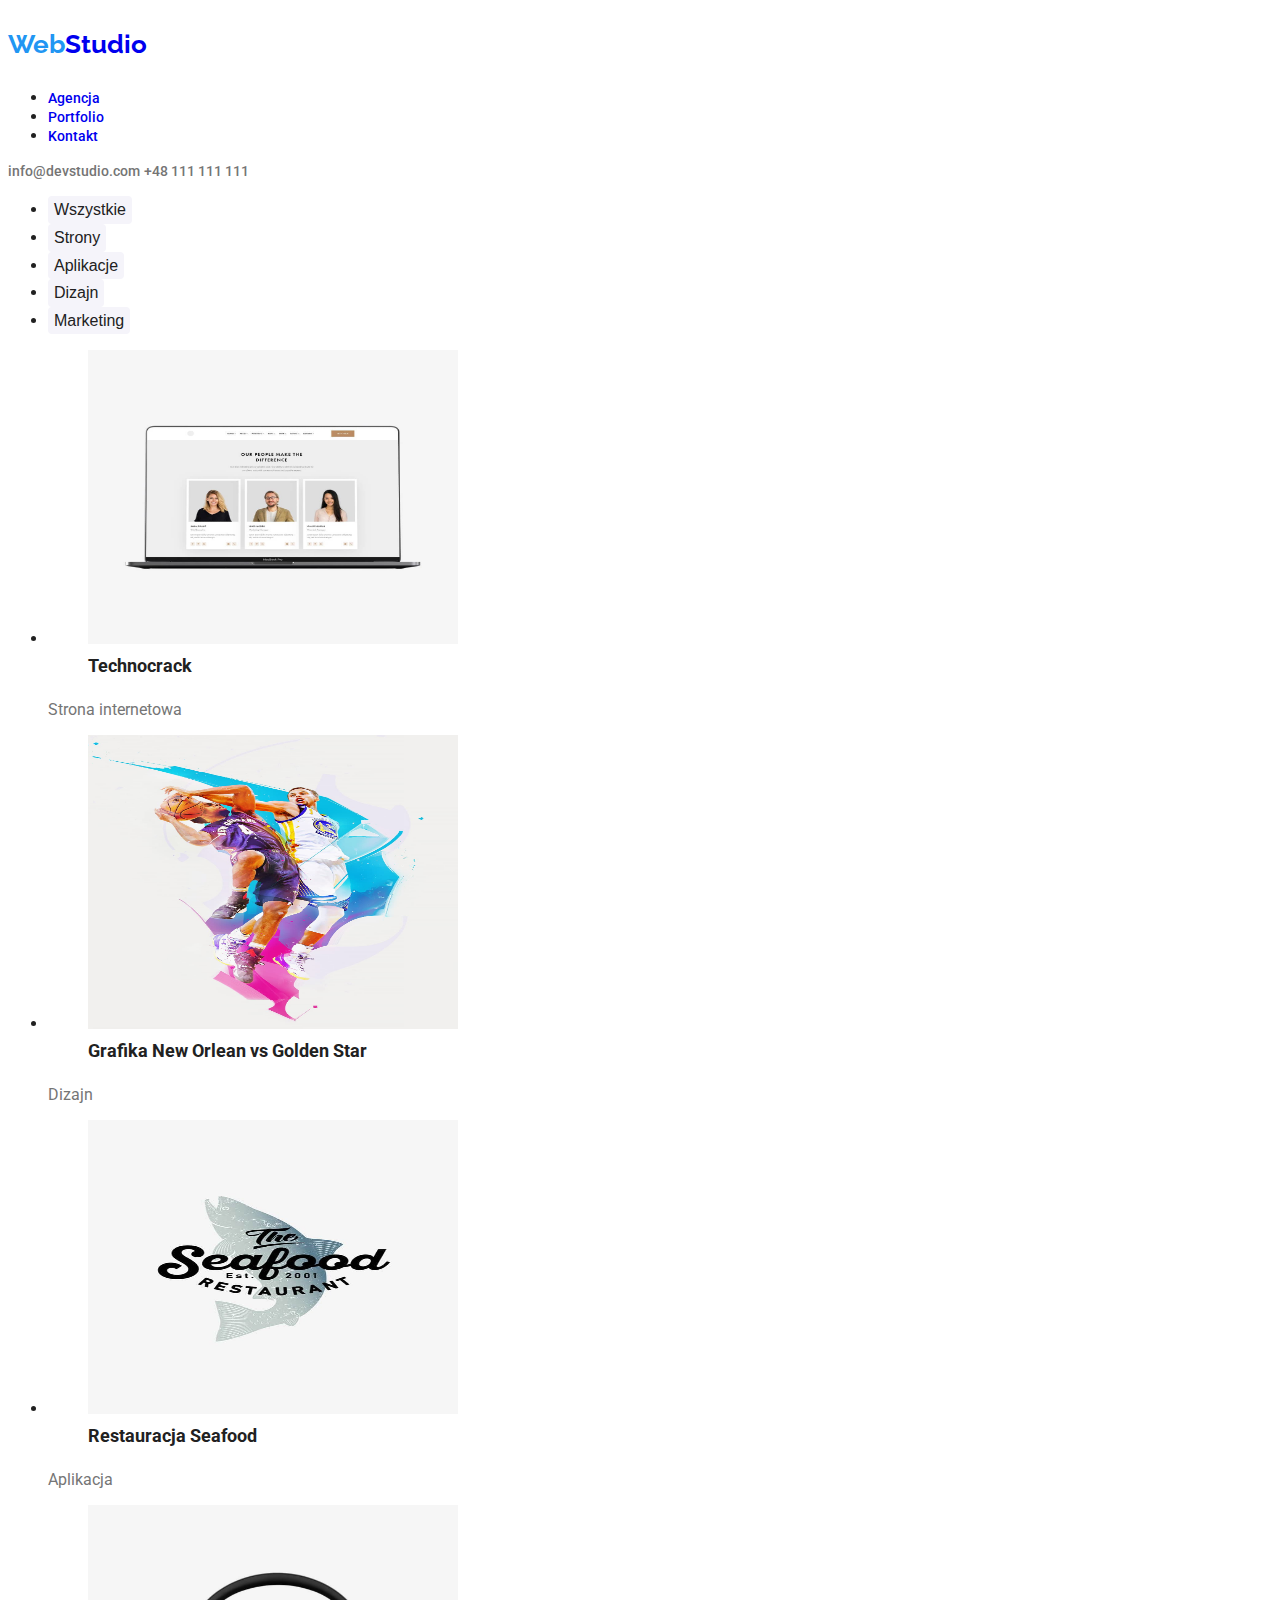
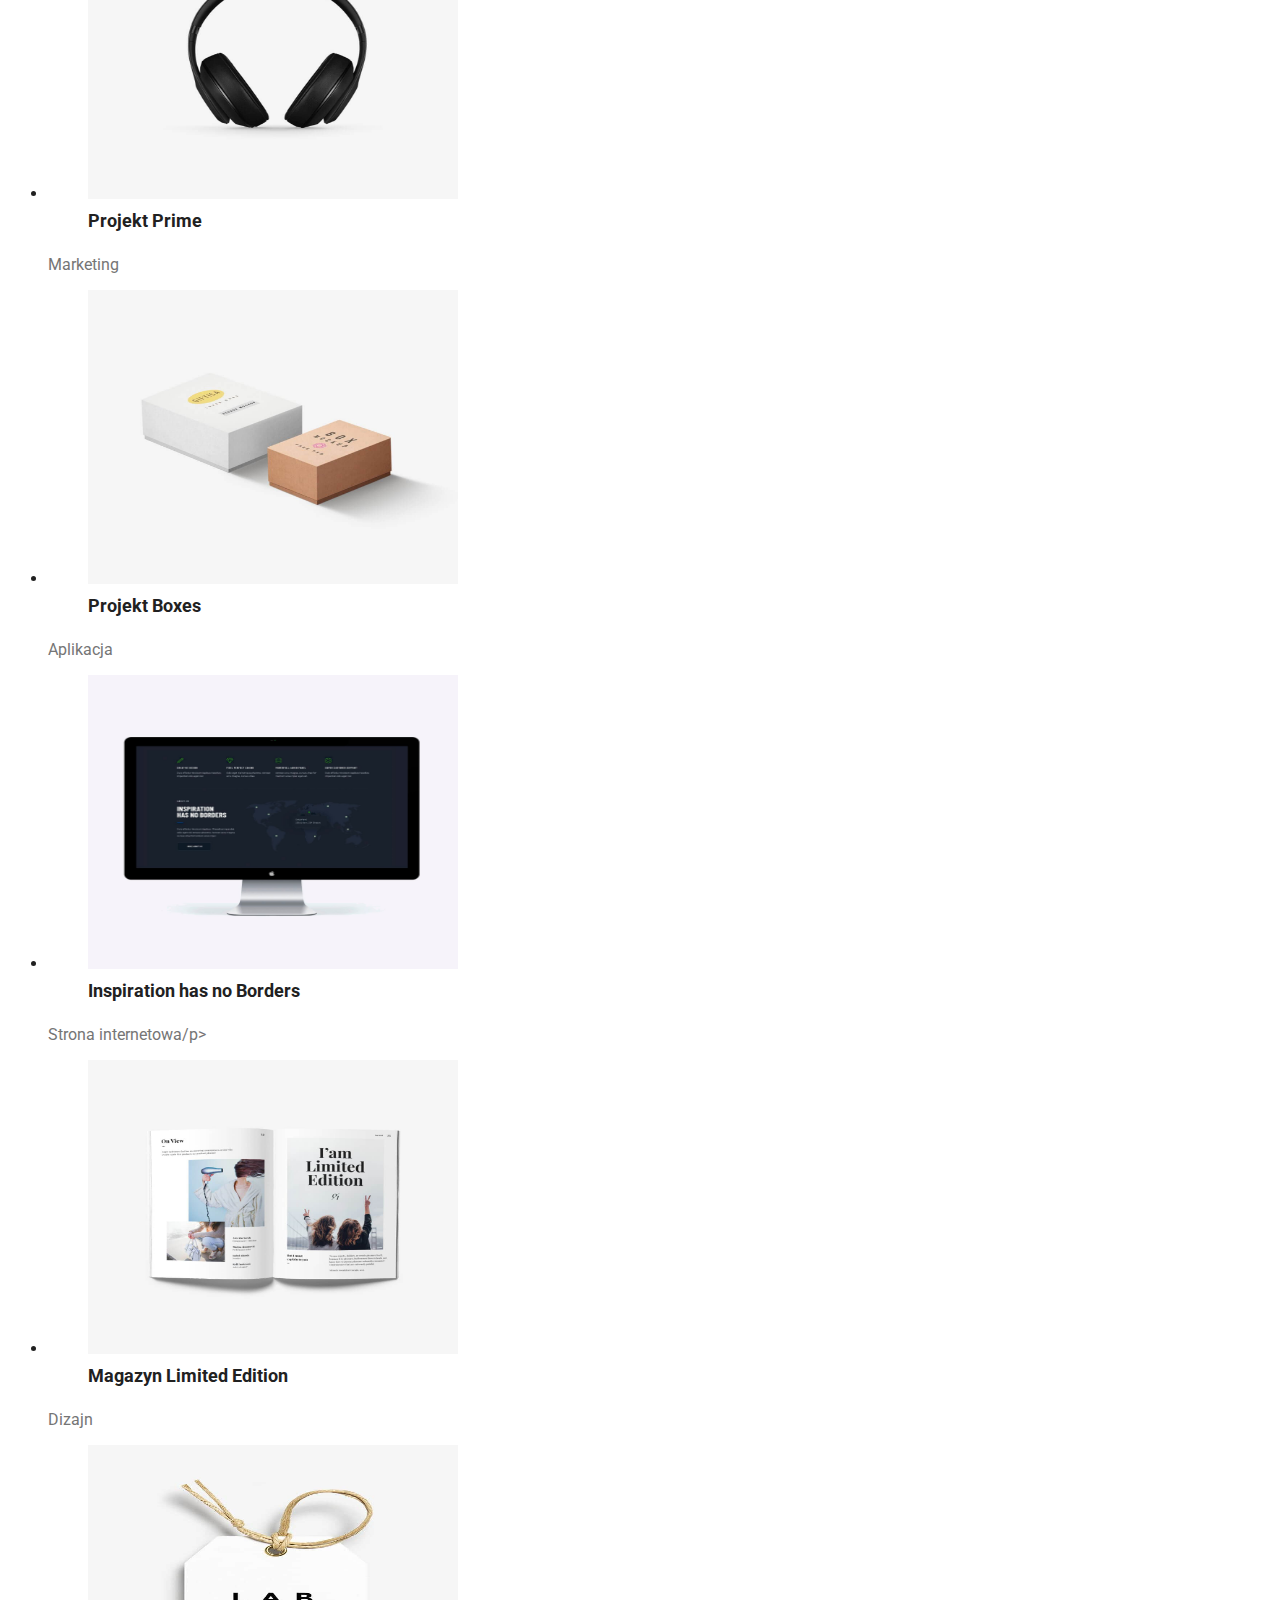
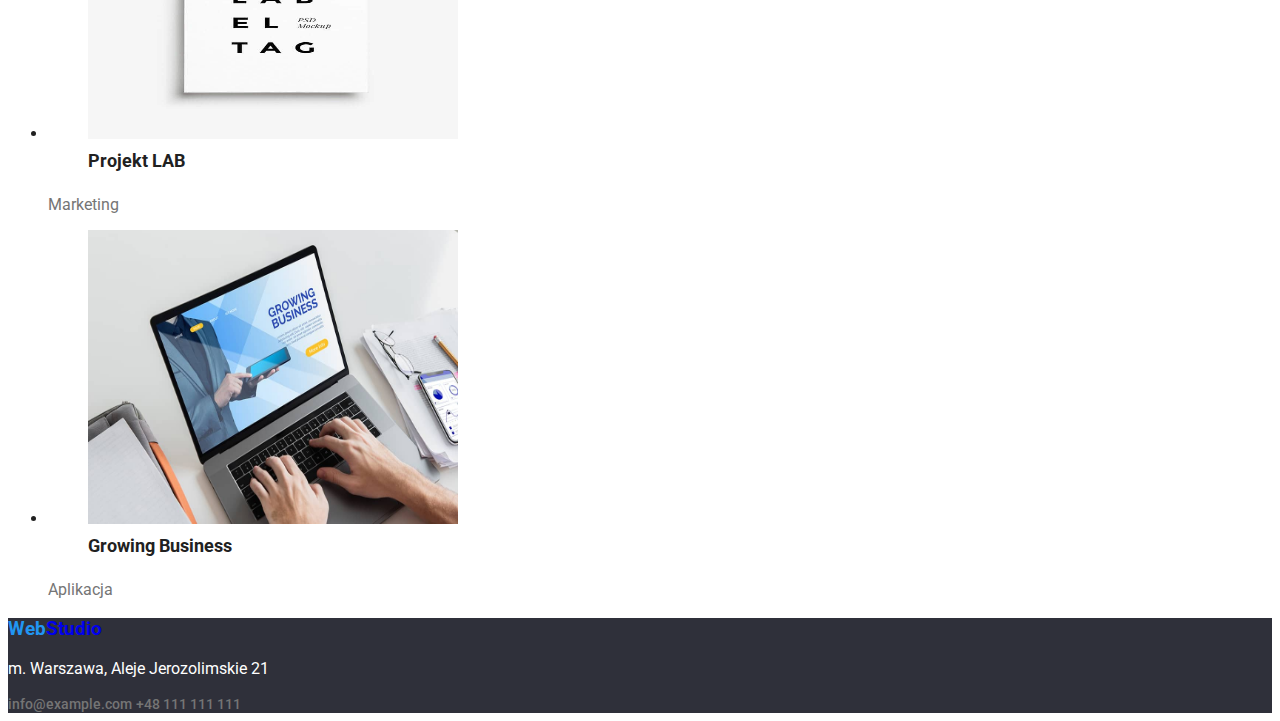
==== portfolio.html @ f326ed06 "repozytorium #3" ====
<!DOCTYPE html>
<html lang="pl">
  <head>
    <meta charset="UTF-8" />
    <meta http-equiv="X-UA-Compatible" content="IE=edge" />
    <meta name="viewport" content="width=device-width, initial-scale=1.0" />
    <link rel="stylesheet" href="./css/styles.css" />
    <link rel="preconnect" href="https://fonts.googleapis.com" />
    <link rel="preconnect" href="https://fonts.gstatic.com" crossorigin />
    <link
      href="https://fonts.googleapis.com/css2?family=Raleway:ital,wght@0,700;1,700&family=Roboto:ital,wght@0,400;0,500;0,700;0,900;1,400;1,500;1,700;1,900&display=swap"
      rel="stylesheet"
    />
    
    <title>Zadanie domowe 2</title>
  </head>
  <body>
    <header>
      <h3 class="logo-header">
        <a href="/goit-markup-hw-02/index.html"><span class="web-color">Web</span>Studio</a>
      </h3>
      <nav>
        <ul>
          <li><a href="/goit-markup-hw-02/index.html" class="nav-links">Agencja</a></li>
          <li><a href="/goit-markup-hw-02/portfolio.html" class="nav-links">Portfolio</a></li>
          <li><a href="/Kontakt" class="nav-links">Kontakt</a></li>
        </ul>
      </nav>
      <div>
        <a href="mailto:info@devstudio.com" class="contact-links">info@devstudio.com</a>
        <a href="tel:+48111111111" class="contact-links">+48 111 111 111</a>
      </div>
    </header>
    <main>
      <ul>
        <li><button type="button" class="button">Wszystkie</button></li>
        <li><button type="button" class="button">Strony</button></li>
        <li><button type="button" class="button">Aplikacje</button></li>
        <li><button type="button" class="button">Dizajn</button></li>
        <li><button type="button" class="button">Marketing</button></li>
      </ul>
      <div>
        <ul>
          <li>
            <figure>
              <img
                src="images/portfolio1.jpg"
                alt="wygląd strony internetowej wyświetlany na laptopie"
                width="370"
                height="294"
              />
              <figcaption class="img-title">Technocrack</figcaption>
            </figure>
            <p class="img-description">Strona internetowa</p>
          </li>
          <li>
            <figure>
              <img
                src="images/portfolio2.jpg"
                alt="grafika rywalizujących o piłkę koszykarzy"
                width="370"
                height="294"
              />
              <figcaption class="img-title">Grafika New Orlean vs Golden Star</figcaption>
            </figure>
            <p class="img-description">Dizajn</p>
          </li>
          <li>
            <figure>
              <img
                src="images/portfolio3.jpg"
                alt="logo restauracji Seafood"
                width="370"
                height="294"
              />
              <figcaption class="img-title">Restauracja Seafood</figcaption>
            </figure>
            <p class="img-description">Aplikacja</p>
          </li>
          <li>
            <figure>
              <img
                src="images/portfolio4.jpg"
                alt="słuchawki nauszne"
                width="370"
                height="294"
              />
              <figcaption class="img-title">Projekt Prime</figcaption>
            </figure>
            <p class="img-description">Marketing</p>
          </li>
          <li>
            <figure>
              <img
                src="images/portfolio5.jpg"
                alt="dwa pudełka o różnych wzorach i rozmiarach"
                width="370"
                height="294"
              />
              <figcaption class="img-title">Projekt Boxes</figcaption>
            </figure>
            <p class="img-description">Aplikacja</p>
          </li>
          <li>
            <figure>
              <img
                src="images/portfolio6.jpg"
                alt="ekran wyświetlający stronę internetową z logo świata"
                width="370"
                height="294"
              />
              <figcaption class="img-title">Inspiration has no Borders</figcaption>
            </figure>
            <p class="img-description">Strona internetowa/p></p>
          </li>

          <li>
            <figure>
              <img
                src="images/portfolio7.jpg"
                alt="zdjęcie magazynu i jego zawartości"
                width="370"
                height="294"
              />
              <figcaption class="img-title">Magazyn Limited Edition</figcaption>
            </figure>
            <p class="img-description">Dizajn</p>
          </li>
          <li>
            <figure>
              <img
                src="images/portfolio8.jpg"
                alt="biała etykieta zawieszona na rzemieniu"
                width="370"
                height="294"
              />
              <figcaption class="img-title">Projekt LAB</figcaption>
            </figure>
            <p class="img-description">Marketing</p>
          </li>
          <li>
            <figure>
              <img
                src="images/portfolio9.jpg"
                alt="praca na laptopie"
                width="370"
                height="294"
              />
              <figcaption class="img-title">Growing Business</figcaption>
            </figure>
            <p class="img-description">Aplikacja</p>
          </li>
        </ul>
      </div>
    </main>
    <footer class="footer">
      <h3>
        <a href="text"> <span class="web-color">Web</span>Studio</a>
      </h3>
      <adress>
        <p class="adress">m. Warszawa, Aleje Jerozolimskie 21</p>
        <a class="contact-links" href="mailto:info@example.com">info@example.com</a>
        <a class="contact-links" href="tel:+48 111 111 111">+48 111 111 111</a>
      </adress>
    </footer>
  </body>
</html>
---- css/styles.css ----
:root {
  --brand-color: #2196f3;
  --main-font-color: #212121;
  --secondary-font-color: #757575;
  --background-color: #f5f4fa;
  --background-theme: #2f303a;
}

body {
  font-family: "Roboto", "Raleway", sans-serif;
  color: #212121;
}

[href] {
  text-decoration: none;
}
.logo-header {
  font-family: "Raleway";
  font-weight: 700;
  font-size: 26px;
  line-height: 1.4;
  letter-spacing: 0, 03;
}
.nav-links {
  font-weight: 500;
  font-size: 14px;
  line-height: 1.15;
  letter-spacing: 0.02;
}
.nav-links:hover {
color: var(--brand-color)
}
.contact-links {
  color: var(--secondary-font-color);
  font-weight: 500;
  font-size: 14px;
  line-height: 1.15;
  letter-spacing: 0.02;
}
.contact-links:hover {
  color: var(--brand-color)
}
.adress {
  color: #ffffff;
}

.footer {
  background-color: var(--background-theme);
}

.button {
  background-color: var(--background-color);
  color: var(--main-font-color);
  font-size: 16px;
  line-height: 1.6;
  font-weight: 500;
  text-align: center;
  border: none;
  cursor: pointer;
  border-radius: 4px;
  border-radius: 4px;
}
.button-order {
  background-color: var(--brand-color);
  color: #ffffff;
  font-weight: 700;
  font-size: 16px;
  line-height: 1.9;
  letter-spacing: 0.06;
  border: none;
  border-radius: 4px;
  box-shadow: 0px 4px 4px rgba(0, 0, 0, 0.15);
}
.button:hover {
  background-color: var(--brand-color);
  color: #ffffff;
  box-shadow: 0px 3px 1px rgba(0, 0, 0, 0.1), 0px 1px 2px rgba(0, 0, 0, 0.08),
    0px 2px 2px rgba(0, 0, 0, 0.12);
  cursor: pointer;
}
.button-order:hover {
  background-color: var(--brand-color);
  color: #ffffff;
  box-shadow: 0px 3px 1px rgba(0, 0, 0, 0.1), 0px 1px 2px rgba(0, 0, 0, 0.08),
    0px 2px 2px rgba(0, 0, 0, 0.12);
  cursor: pointer;
}
.section-h1 {
  background-color: var(--background-theme);
}
.h1 {
  font-weight: 900;
  color: #ffffff;
  font-size: 44px;
  line-height: 1.36;
  letter-spacing: 0.06;
  text-align: center;
}
.text-index h4 {
  font-weight: 700;
  font-size: 14px;
  line-height: 1.15;
  letter-spacing: 0.03;
}
.text-index p {
  color: var(--secondary-font-color);
  font-size: 14px;
  line-height: 1.7;
  letter-spacing: 0.03;
}
.description-background {
  background-color: var(--background-color);

}
.section1-description h2 {
  
  font-weight: 700;
  font-size: 36px;
  line-height: 1.15;
}
.section2-description {
  background-color: var(--background-color)
}
.section2-description h2 {
  
  font-weight: 700;
  font-size: 36px;
  line-height: 1.15;
}
.section2-description figcaption {
  font-weight: 500;
}
.section2-description p {
  color: var(--secondary-font-color);

}
.img-title {
  font-weight: 700;
  font-size: 18px;
  line-height: 2;
  letter-spacing: 0.06;
}
.img-description {
  color: var(--secondary-font-color);
}
.web-color {
  color: var(--brand-color);
}
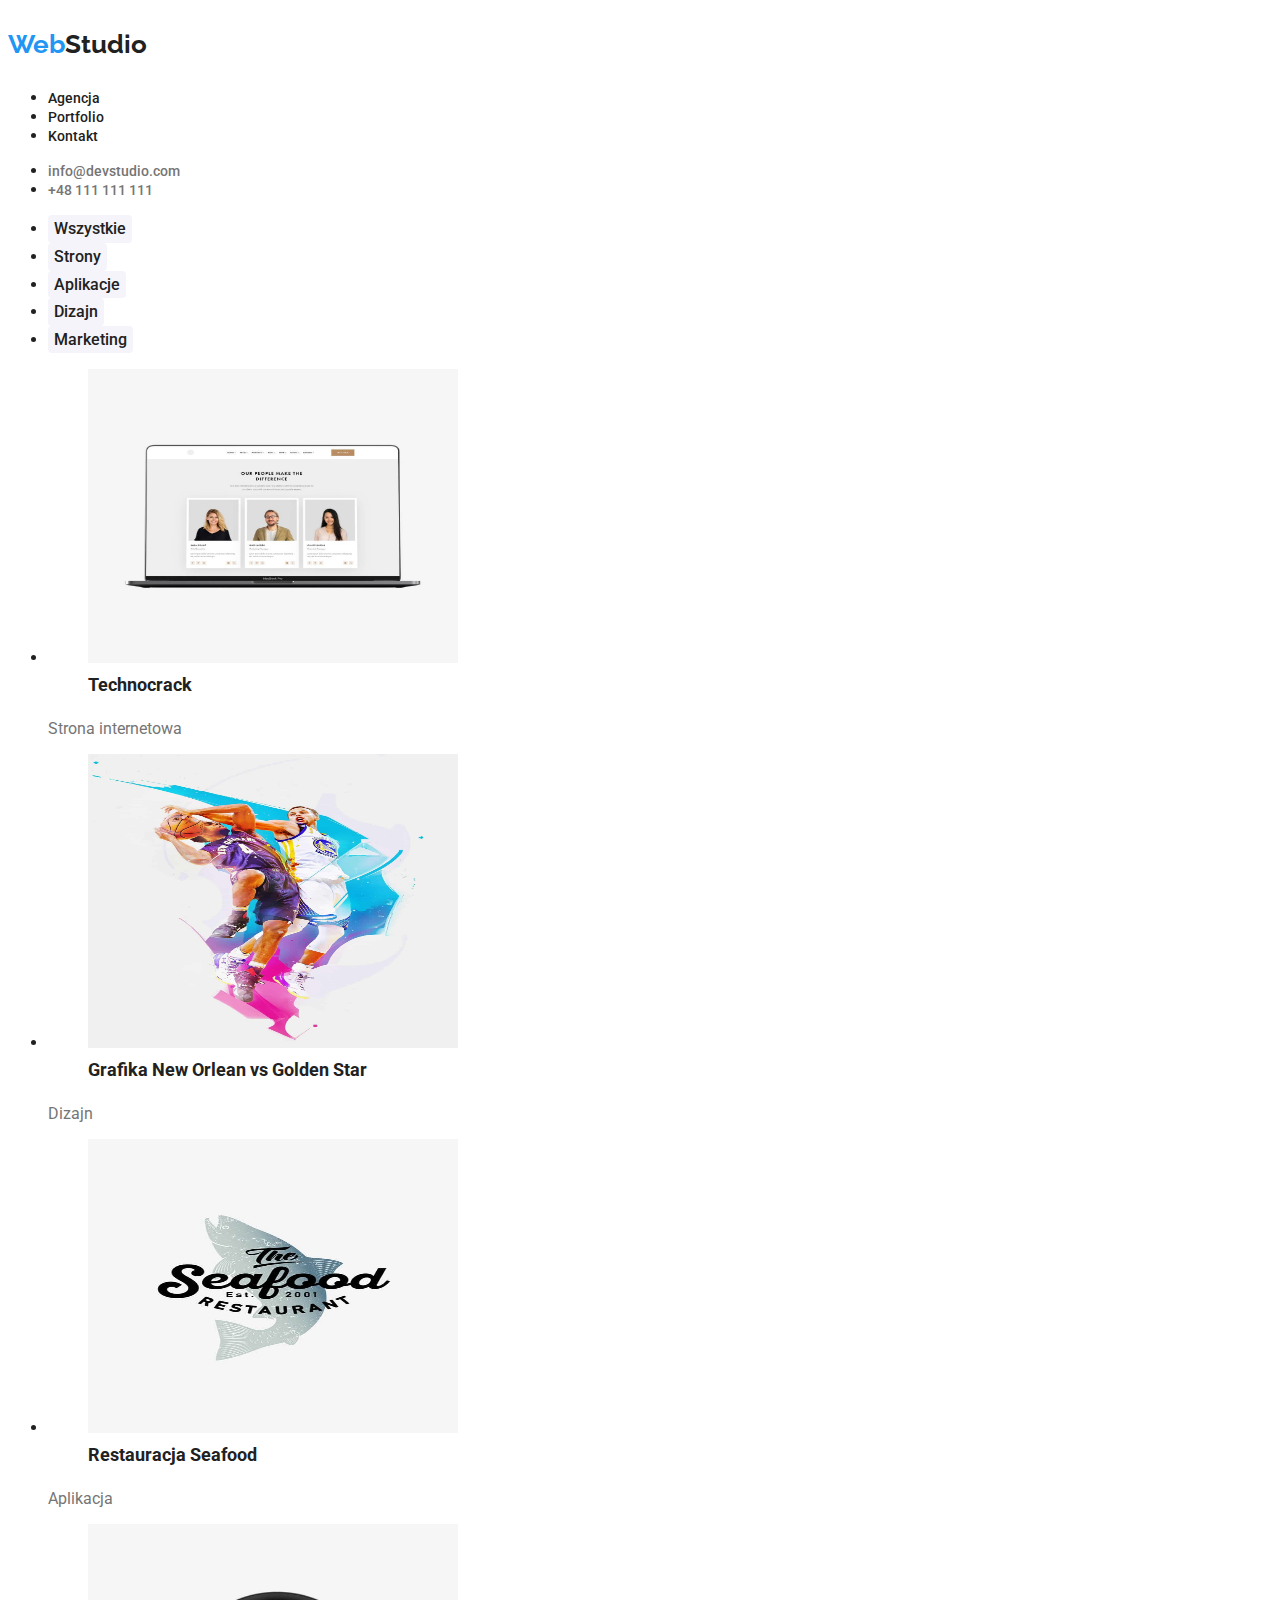
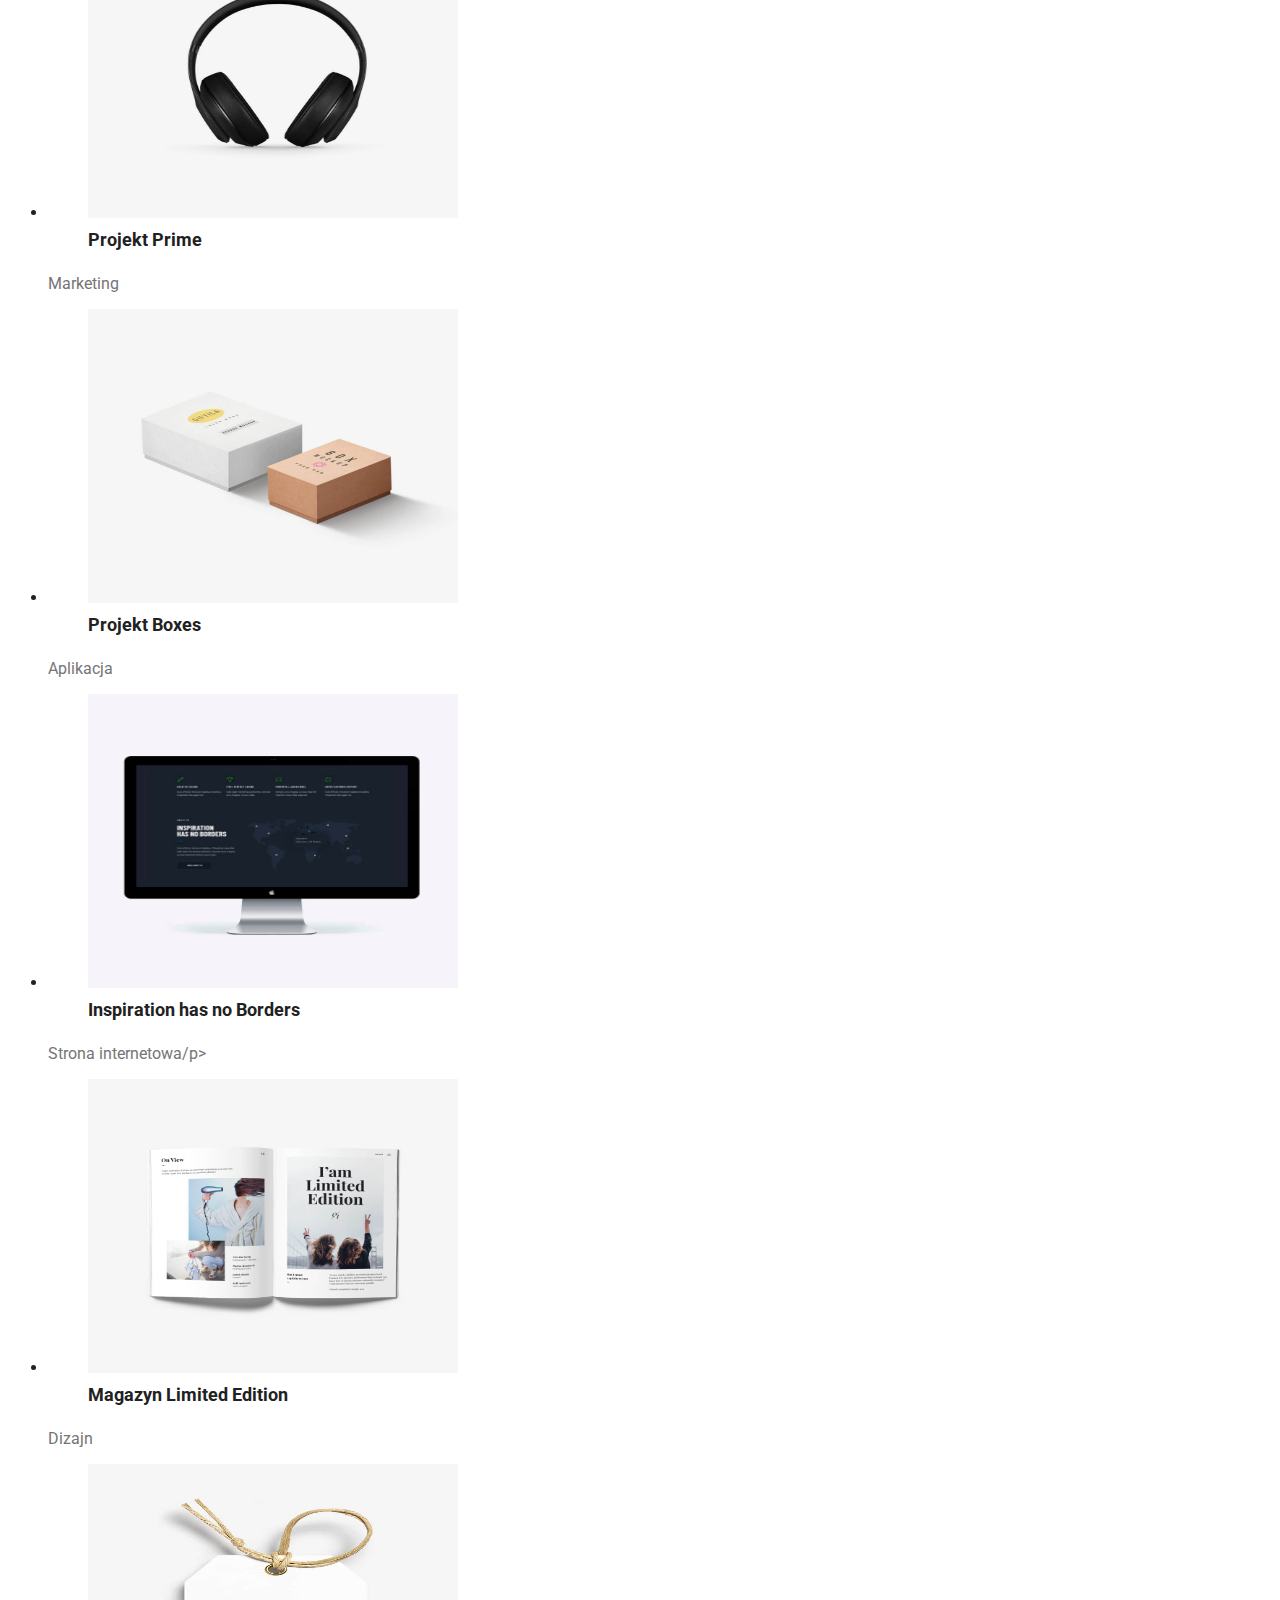
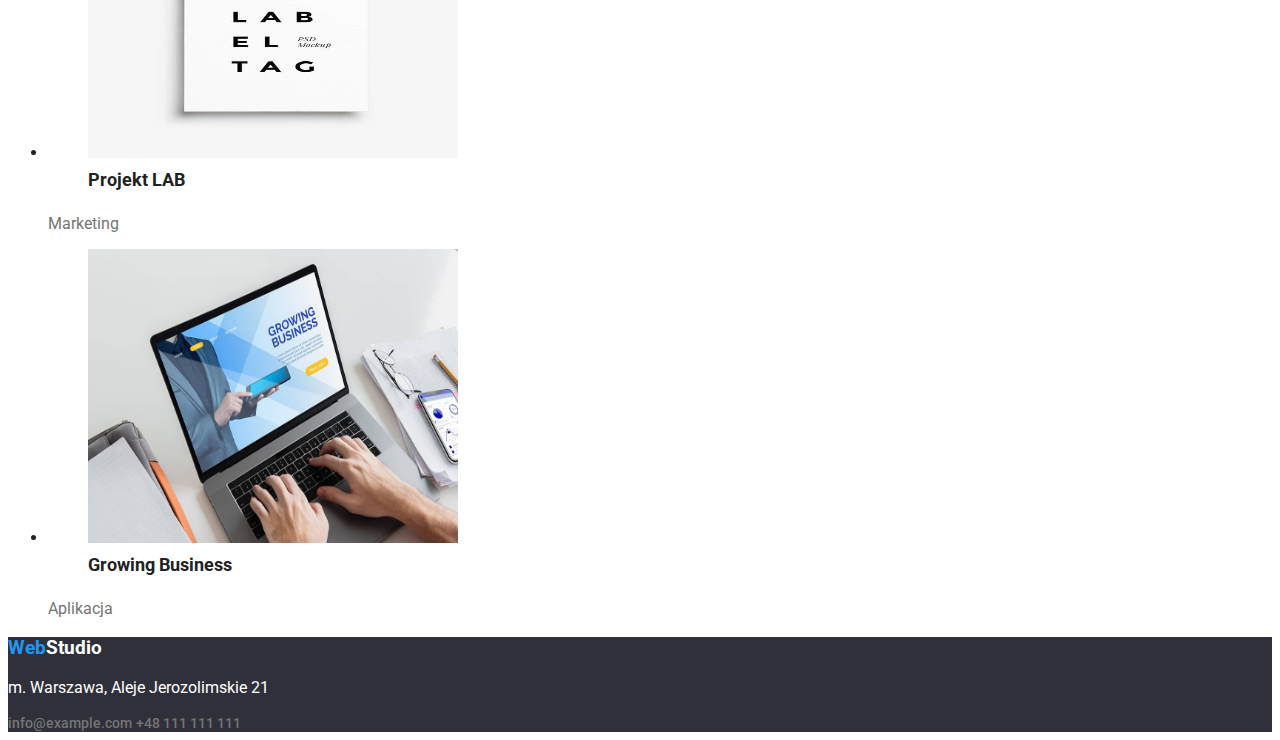
==== commit 4c26e656: "utworzone repozytorium #3" ====
--- a/portfolio.html
+++ b/portfolio.html
@@ -11,35 +11,52 @@
       href="https://fonts.googleapis.com/css2?family=Raleway:ital,wght@0,700;1,700&family=Roboto:ital,wght@0,400;0,500;0,700;0,900;1,400;1,500;1,700;1,900&display=swap"
       rel="stylesheet"
     />
-    
-    <title>Zadanie domowe 2</title>
+    <title>Zadanie domowe</title>
   </head>
   <body>
     <header>
-      <h3 class="logo-header">
-        <a href="/goit-markup-hw-02/index.html"><span class="web-color">Web</span>Studio</a>
+      <h3 class="navigation">
+        <a href="/goit-markup-hw-02/index.html"
+          ><span class="navigation-web">Web</span>Studio</a
+        >
       </h3>
       <nav>
         <ul>
-          <li><a href="/goit-markup-hw-02/index.html" class="nav-links">Agencja</a></li>
-          <li><a href="/goit-markup-hw-02/portfolio.html" class="nav-links">Portfolio</a></li>
-          <li><a href="/Kontakt" class="nav-links">Kontakt</a></li>
+          <li>
+            <a href="/goit-markup-hw-02/index.html" class="nav-links"
+              >Agencja</a
+            >
+          </li>
+          <li>
+            <a href="/goit-markup-hw-02/portfolio.html" class="nav-links"
+              >Portfolio</a
+            >
+          </li>
+          <li><a href="" class="nav-links">Kontakt</a></li>
         </ul>
       </nav>
-      <div>
-        <a href="mailto:info@devstudio.com" class="contact-links">info@devstudio.com</a>
-        <a href="tel:+48111111111" class="contact-links">+48 111 111 111</a>
-      </div>
+      <ul>
+        <li>
+          <a href="mailto:info@devstudio.com" class="contact-links"
+            >info@devstudio.com</a
+          >
+        </li>
+        <li>
+          <a href="tel:+48111111111" class="contact-links">+48 111 111 111</a>
+        </li>
+      </ul>
     </header>
     <main>
-      <ul>
-        <li><button type="button" class="button">Wszystkie</button></li>
-        <li><button type="button" class="button">Strony</button></li>
-        <li><button type="button" class="button">Aplikacje</button></li>
-        <li><button type="button" class="button">Dizajn</button></li>
-        <li><button type="button" class="button">Marketing</button></li>
-      </ul>
-      <div>
+      <section>
+        <ul>
+          <li><button type="button" class="button">Wszystkie</button></li>
+          <li><button type="button" class="button">Strony</button></li>
+          <li><button type="button" class="button">Aplikacje</button></li>
+          <li><button type="button" class="button">Dizajn</button></li>
+          <li><button type="button" class="button">Marketing</button></li>
+        </ul>
+      </section>
+      <section>
         <ul>
           <li>
             <figure>
@@ -61,7 +78,9 @@
                 width="370"
                 height="294"
               />
-              <figcaption class="img-title">Grafika New Orlean vs Golden Star</figcaption>
+              <figcaption class="img-title">
+                Grafika New Orlean vs Golden Star
+              </figcaption>
             </figure>
             <p class="img-description">Dizajn</p>
           </li>
@@ -109,11 +128,12 @@
                 width="370"
                 height="294"
               />
-              <figcaption class="img-title">Inspiration has no Borders</figcaption>
+              <figcaption class="img-title">
+                Inspiration has no Borders
+              </figcaption>
             </figure>
             <p class="img-description">Strona internetowa/p></p>
           </li>
-
           <li>
             <figure>
               <img
@@ -151,15 +171,19 @@
             <p class="img-description">Aplikacja</p>
           </li>
         </ul>
-      </div>
+      </section>
     </main>
     <footer class="footer">
       <h3>
-        <a href="text"> <span class="web-color">Web</span>Studio</a>
+        <a href="/goit-markup-hw-02/index.html" class="footer-navigation">
+          <span class="navigation-web">Web</span>Studio</a
+        >
       </h3>
       <adress>
         <p class="adress">m. Warszawa, Aleje Jerozolimskie 21</p>
-        <a class="contact-links" href="mailto:info@example.com">info@example.com</a>
+        <a class="contact-links" href="mailto:info@example.com"
+          >info@example.com</a
+        >
         <a class="contact-links" href="tel:+48 111 111 111">+48 111 111 111</a>
       </adress>
     </footer>
--- a/css/styles.css
+++ b/css/styles.css
@@ -13,8 +13,9 @@
 
 [href] {
   text-decoration: none;
+  color: inherit;
 }
-.logo-header {
+.navigation {
   font-family: "Raleway";
   font-weight: 700;
   font-size: 26px;
@@ -27,8 +28,9 @@
   line-height: 1.15;
   letter-spacing: 0.02;
 }
-.nav-links:hover {
-color: var(--brand-color)
+.nav-links:hover,
+.nav-links:focus {
+  color: var(--brand-color);
 }
 .contact-links {
   color: var(--secondary-font-color);
@@ -37,8 +39,9 @@
   line-height: 1.15;
   letter-spacing: 0.02;
 }
-.contact-links:hover {
-  color: var(--brand-color)
+.contact-links:hover,
+.contact-links:focus {
+  color: var(--brand-color);
 }
 .adress {
   color: #ffffff;
@@ -59,6 +62,7 @@
   cursor: pointer;
   border-radius: 4px;
   border-radius: 4px;
+  font-family: inherit;
 }
 .button-order {
   background-color: var(--brand-color);
@@ -71,16 +75,21 @@
   border-radius: 4px;
   box-shadow: 0px 4px 4px rgba(0, 0, 0, 0.15);
 }
-.button:hover {
+.button:hover,
+.button:focus {
   background-color: var(--brand-color);
   color: #ffffff;
   box-shadow: 0px 3px 1px rgba(0, 0, 0, 0.1), 0px 1px 2px rgba(0, 0, 0, 0.08),
     0px 2px 2px rgba(0, 0, 0, 0.12);
   cursor: pointer;
 }
-.button-order:hover {
+.section-h1-button {
   background-color: var(--brand-color);
   color: #ffffff;
+}
+.section-h1-button:hover,
+.section-h1-button:focus {
+  
   box-shadow: 0px 3px 1px rgba(0, 0, 0, 0.1), 0px 1px 2px rgba(0, 0, 0, 0.08),
     0px 2px 2px rgba(0, 0, 0, 0.12);
   cursor: pointer;
@@ -88,7 +97,7 @@
 .section-h1 {
   background-color: var(--background-theme);
 }
-.h1 {
+.section-h1-style {
   font-weight: 900;
   color: #ffffff;
   font-size: 44px;
@@ -110,19 +119,16 @@
 }
 .description-background {
   background-color: var(--background-color);
-
 }
 .section1-description h2 {
-  
   font-weight: 700;
   font-size: 36px;
   line-height: 1.15;
 }
 .section2-description {
-  background-color: var(--background-color)
+  background-color: var(--background-color);
 }
 .section2-description h2 {
-  
   font-weight: 700;
   font-size: 36px;
   line-height: 1.15;
@@ -132,7 +138,6 @@
 }
 .section2-description p {
   color: var(--secondary-font-color);
-
 }
 .img-title {
   font-weight: 700;
@@ -143,6 +148,9 @@
 .img-description {
   color: var(--secondary-font-color);
 }
-.web-color {
+.navigation-web {
   color: var(--brand-color);
 }
+.footer-navigation {
+  color: #ffffff
+}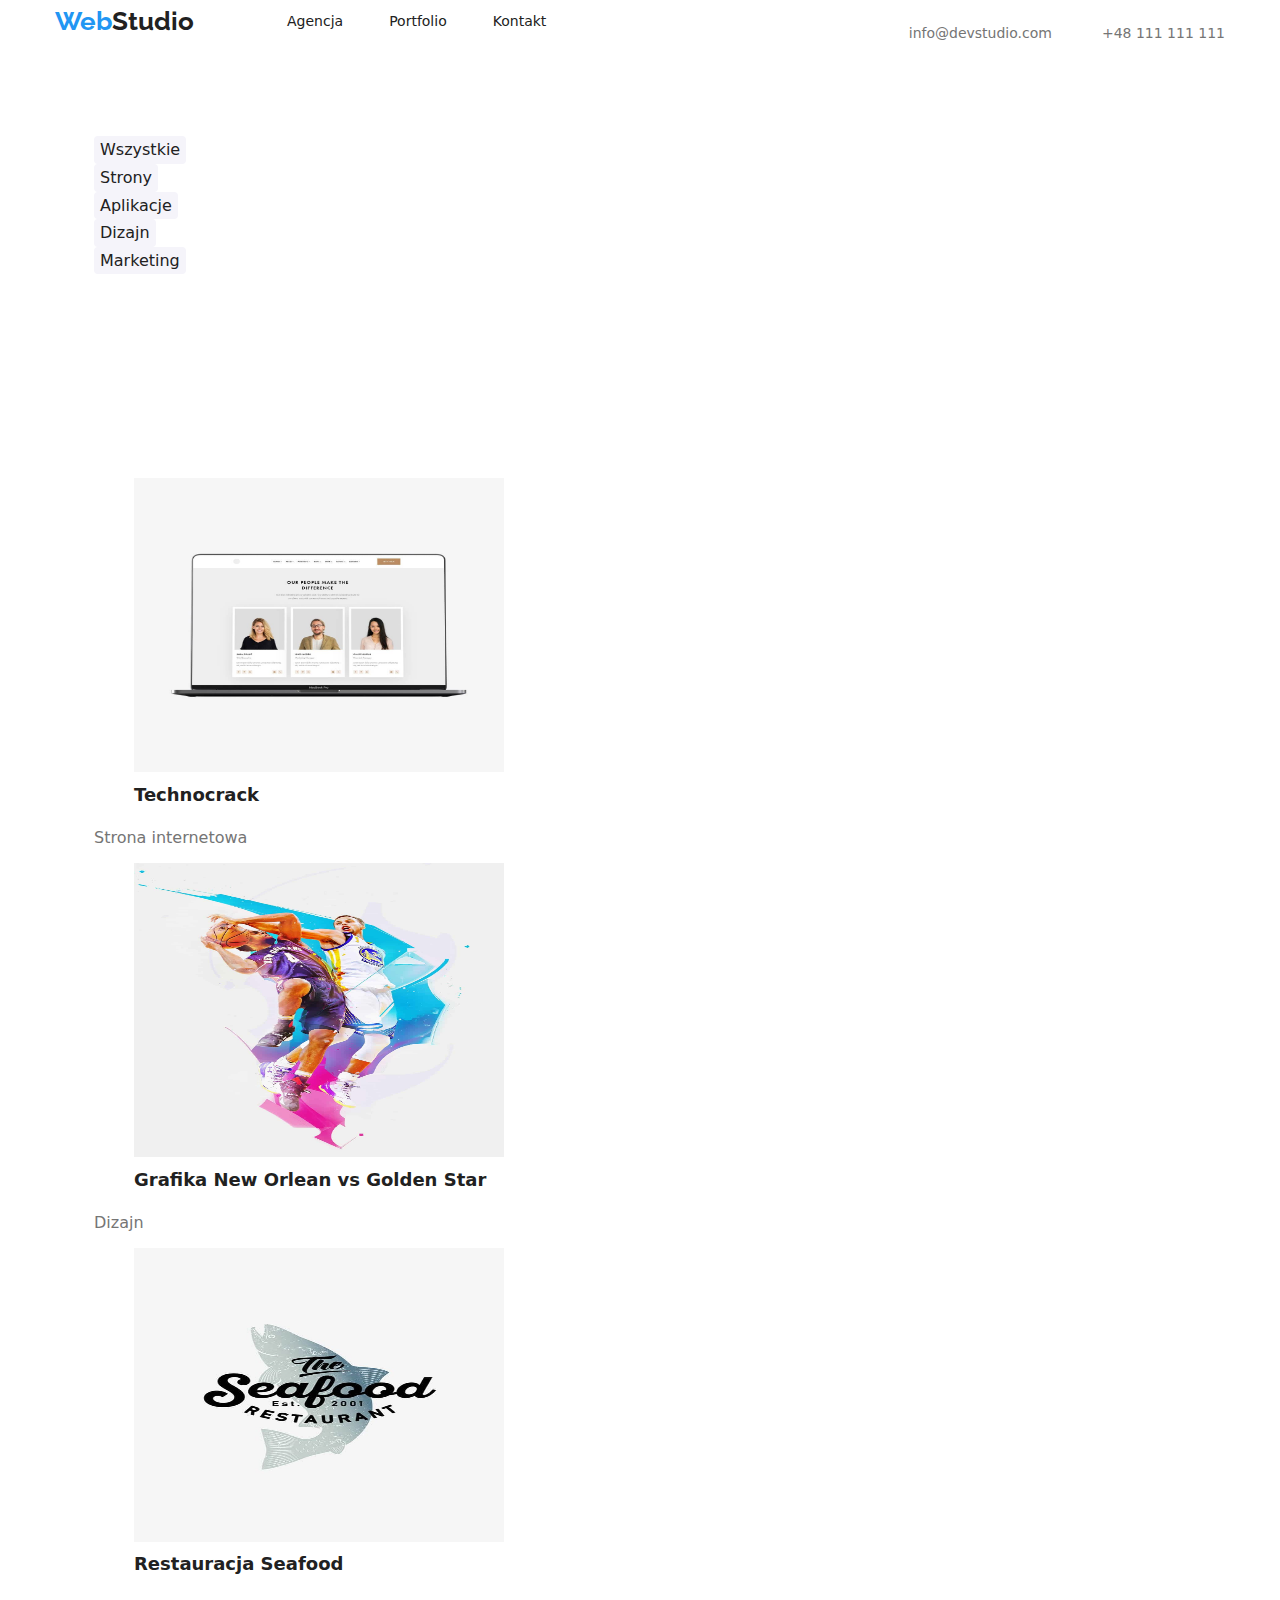
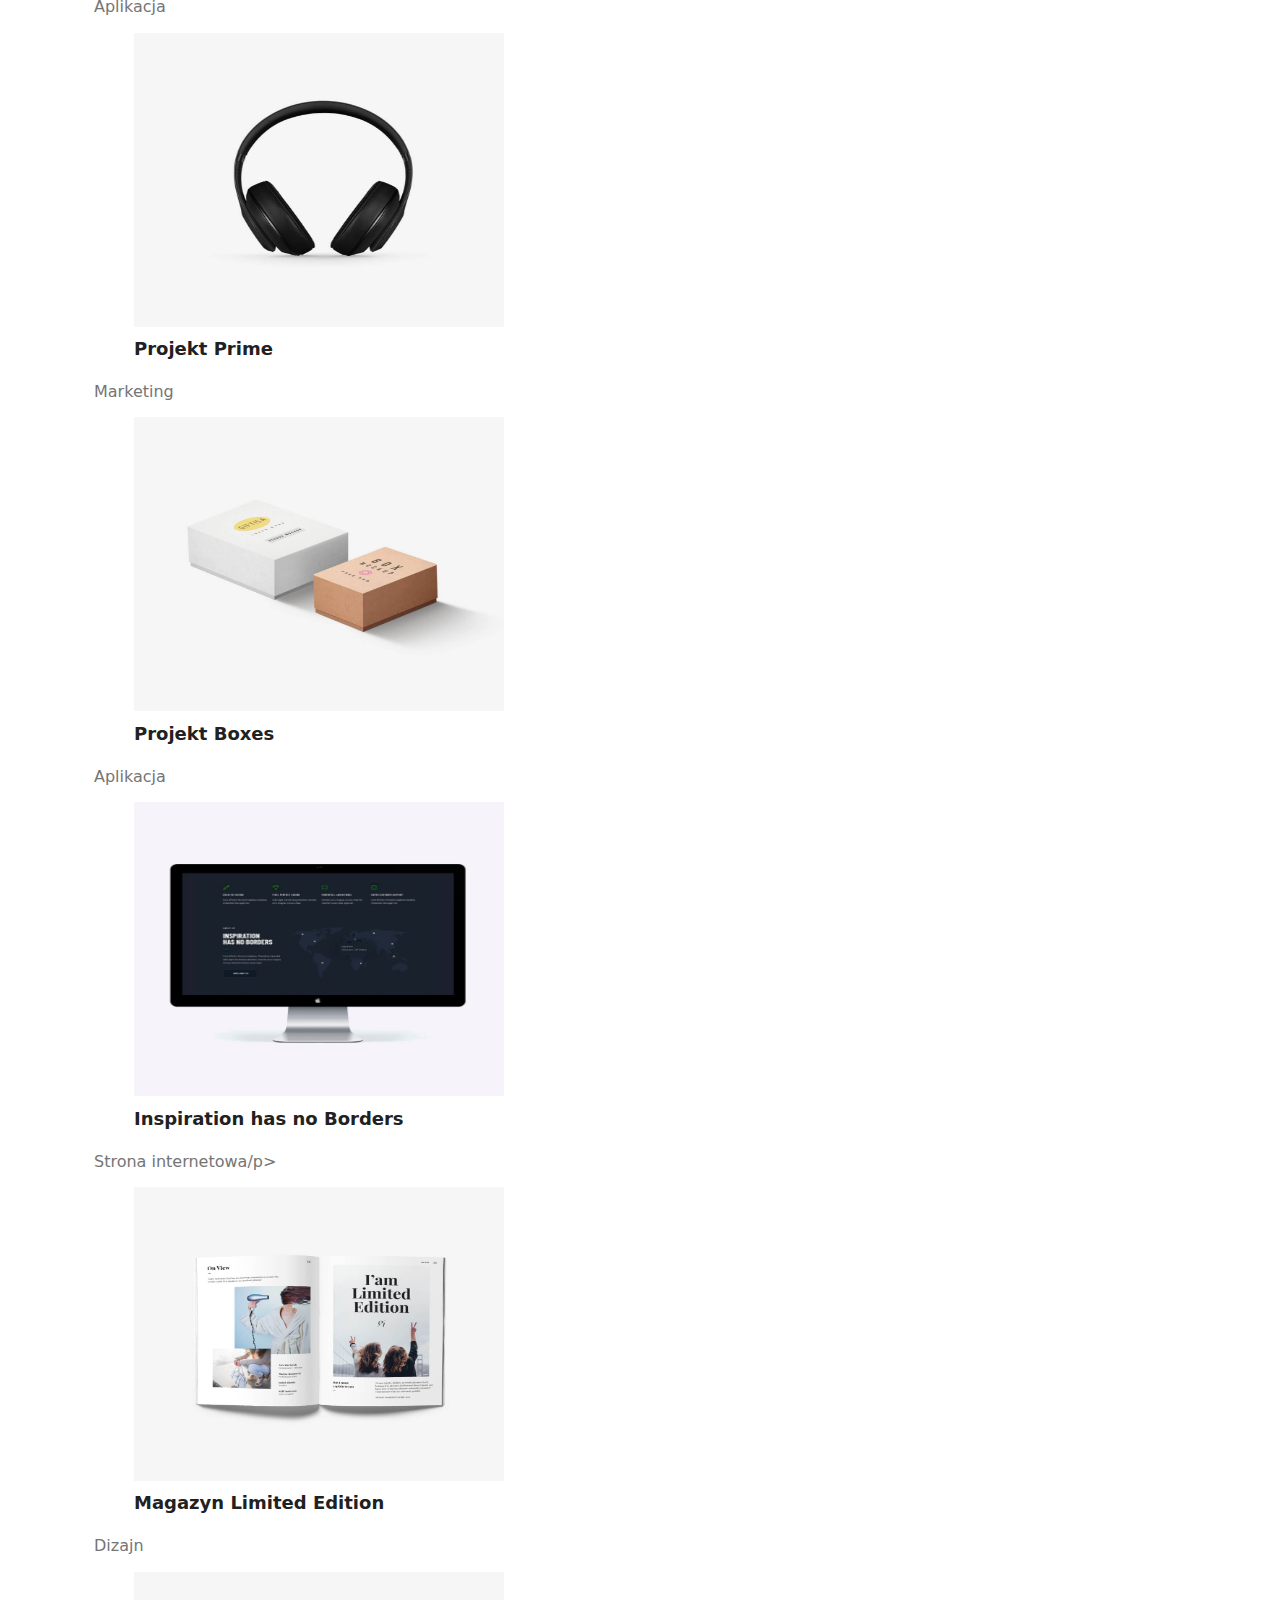
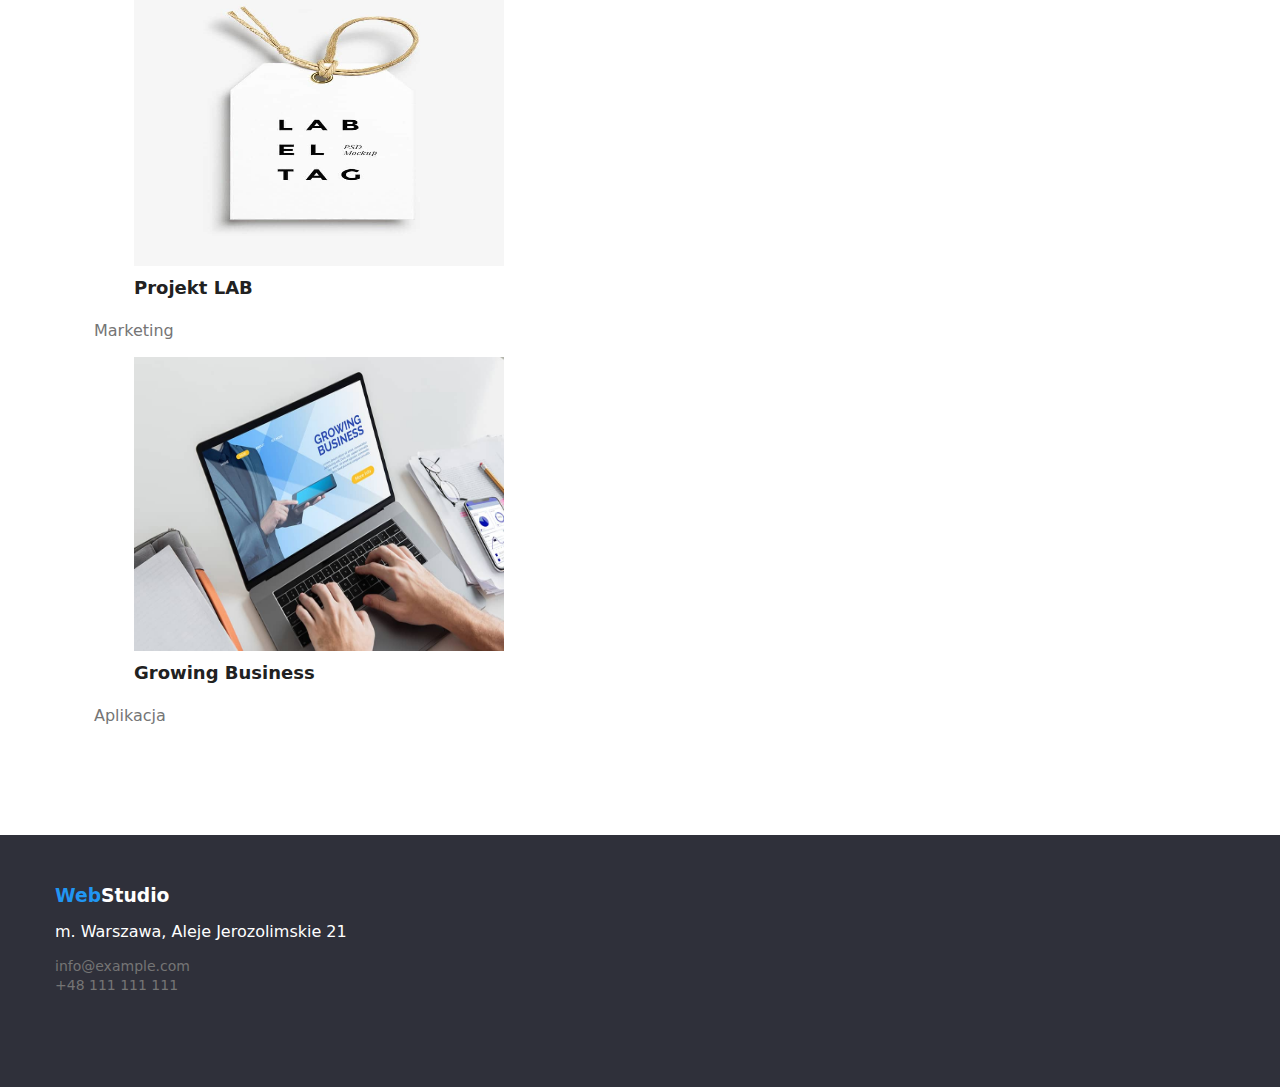
==== commit 38ca16fc: "gotowy index.html" ====
--- a/portfolio.html
+++ b/portfolio.html
@@ -11,54 +11,63 @@
       href="https://fonts.googleapis.com/css2?family=Raleway:ital,wght@0,700;1,700&family=Roboto:ital,wght@0,400;0,500;0,700;0,900;1,400;1,500;1,700;1,900&display=swap"
       rel="stylesheet"
     />
+    <link
+      rel="stylesheet"
+      href="https://cdnjs.cloudflare.com/ajax/libs/modern-normalize/1.0.0/modern-normalize.min.css"
+    />
     <title>Zadanie domowe</title>
   </head>
+
   <body>
-    <header>
-      <h3 class="navigation">
-        <a href="/goit-markup-hw-02/index.html"
-          ><span class="navigation-web">Web</span>Studio</a
-        >
-      </h3>
-      <nav>
-        <ul>
-          <li>
-            <a href="/goit-markup-hw-02/index.html" class="nav-links"
-              >Agencja</a
+    <header class="header">
+      <div class="container">
+        <h3 class="navigation">
+          <a href="/goit-markup-hw-03/index.html"
+            ><span class="navigation-web">Web</span>Studio</a
+          >
+        </h3>
+        <nav>
+          <ul class="navigation-list">
+            <li class="list navigation-list-item">
+              <a href="/goit-markup-hw-03/index.html" class="nav-links"
+                >Agencja</a
+              >
+            </li>
+            <li class="list navigation-list-item">
+              <a href="/goit-markup-hw-03/portfolio.html" class="nav-links"
+                >Portfolio</a
+              >
+            </li>
+            <li class="list navigation-list-item">
+              <a href="" class="nav-links">Kontakt</a>
+            </li>
+          </ul>
+        </nav>
+        <ul class="header-contact">
+          <li class="list">
+            <a href="mailto:info@devstudio.com" class="contact-links"
+              >info@devstudio.com</a
             >
           </li>
-          <li>
-            <a href="/goit-markup-hw-02/portfolio.html" class="nav-links"
-              >Portfolio</a
-            >
-          </li>
-          <li><a href="" class="nav-links">Kontakt</a></li>
+          <li class="list">
+            <a href="tel:+48111111111" class="contact-links">+48 111 111 111</a>
+          </li>
         </ul>
-      </nav>
-      <ul>
-        <li>
-          <a href="mailto:info@devstudio.com" class="contact-links"
-            >info@devstudio.com</a
-          >
-        </li>
-        <li>
-          <a href="tel:+48111111111" class="contact-links">+48 111 111 111</a>
-        </li>
-      </ul>
+      </div>
     </header>
     <main>
-      <section>
+      <section class="section">
         <ul>
-          <li><button type="button" class="button">Wszystkie</button></li>
-          <li><button type="button" class="button">Strony</button></li>
-          <li><button type="button" class="button">Aplikacje</button></li>
-          <li><button type="button" class="button">Dizajn</button></li>
-          <li><button type="button" class="button">Marketing</button></li>
+          <li class="list"><button type="button" class="button">Wszystkie</button></li>
+          <li class="list"><button type="button" class="button">Strony</button></li>
+          <li class="list"><button type="button" class="button">Aplikacje</button></li>
+          <li class="list"><button type="button" class="button">Dizajn</button></li>
+          <li class="list"><button type="button" class="button">Marketing</button></li>
         </ul>
       </section>
-      <section>
+      <section class="section">
         <ul>
-          <li>
+          <li class="list">
             <figure>
               <img
                 src="images/portfolio1.jpg"
@@ -70,7 +79,7 @@
             </figure>
             <p class="img-description">Strona internetowa</p>
           </li>
-          <li>
+          <li class="list">
             <figure>
               <img
                 src="images/portfolio2.jpg"
@@ -84,7 +93,7 @@
             </figure>
             <p class="img-description">Dizajn</p>
           </li>
-          <li>
+          <li class="list">
             <figure>
               <img
                 src="images/portfolio3.jpg"
@@ -96,7 +105,7 @@
             </figure>
             <p class="img-description">Aplikacja</p>
           </li>
-          <li>
+          <li class="list">
             <figure>
               <img
                 src="images/portfolio4.jpg"
@@ -108,7 +117,7 @@
             </figure>
             <p class="img-description">Marketing</p>
           </li>
-          <li>
+          <li class="list">
             <figure>
               <img
                 src="images/portfolio5.jpg"
@@ -120,7 +129,7 @@
             </figure>
             <p class="img-description">Aplikacja</p>
           </li>
-          <li>
+          <li class="list">
             <figure>
               <img
                 src="images/portfolio6.jpg"
@@ -134,7 +143,7 @@
             </figure>
             <p class="img-description">Strona internetowa/p></p>
           </li>
-          <li>
+          <li class="list">
             <figure>
               <img
                 src="images/portfolio7.jpg"
@@ -146,7 +155,7 @@
             </figure>
             <p class="img-description">Dizajn</p>
           </li>
-          <li>
+          <li class="list">
             <figure>
               <img
                 src="images/portfolio8.jpg"
@@ -158,7 +167,7 @@
             </figure>
             <p class="img-description">Marketing</p>
           </li>
-          <li>
+          <li class="list">
             <figure>
               <img
                 src="images/portfolio9.jpg"
@@ -174,18 +183,23 @@
       </section>
     </main>
     <footer class="footer">
-      <h3>
-        <a href="/goit-markup-hw-02/index.html" class="footer-navigation">
-          <span class="navigation-web">Web</span>Studio</a
-        >
-      </h3>
-      <adress>
-        <p class="adress">m. Warszawa, Aleje Jerozolimskie 21</p>
-        <a class="contact-links" href="mailto:info@example.com"
-          >info@example.com</a
-        >
-        <a class="contact-links" href="tel:+48 111 111 111">+48 111 111 111</a>
-      </adress>
+      <div class="container">
+        <h3 class="footer-logo">
+          <a href="/goit-markup-hw-03/index.html" class="footer-navigation">
+            <span class="navigation-web">Web</span>Studio</a
+          >
+        </h3>
+        <adress class="footer-adress">
+          <p class="adress">m. Warszawa, Aleje Jerozolimskie 21</p>
+          <a class="contact-links" href="mailto:info@example.com"
+            >info@example.com</a
+          >
+        <br>
+          <a class="contact-links" href="tel:+48 111 111 111"
+            >+48 111 111 111</a
+          >
+        </adress>
+      </div>
     </footer>
   </body>
 </html>
--- a/css/styles.css
+++ b/css/styles.css
@@ -86,10 +86,11 @@
 .section-h1-button {
   background-color: var(--brand-color);
   color: #ffffff;
+  box-shadow: 0px 3px 1px rgba(0, 0, 0, 0.1), 0px 1px 2px rgba(0, 0, 0, 0.08),
+    0px 2px 2px rgba(0, 0, 0, 0.12);
 }
 .section-h1-button:hover,
 .section-h1-button:focus {
-  
   box-shadow: 0px 3px 1px rgba(0, 0, 0, 0.1), 0px 1px 2px rgba(0, 0, 0, 0.08),
     0px 2px 2px rgba(0, 0, 0, 0.12);
   cursor: pointer;
@@ -152,5 +153,124 @@
   color: var(--brand-color);
 }
 .footer-navigation {
-  color: #ffffff
-}+  color: #ffffff;
+}
+
+/* --------------- zadanie 3 ---------------  */
+h1,
+h2,
+h3,
+h4,
+h5,
+h6 {
+  margin: 0;
+  padding: 0;
+}
+ul {
+  margin: 0;
+  padding: 0;
+}
+
+.container {
+  width: 1200px;
+  margin: 0 auto;
+  padding: 0 15px;
+  align-items: center;
+}
+.list {
+  list-style: none;
+}
+.header .container {
+  display: flex;
+}
+
+.navigation {
+  margin-right: 93px;
+}
+.navigation-list {
+  display: flex;
+}
+.header-contact {
+  display: flex;
+  margin-left: auto;
+}
+.navigation-list-item:not(:last-child) {
+  margin-right: 46px;
+}
+.header-contact .list {
+  margin-left: 50px;
+  padding-top: 24px;
+}
+.section {
+  padding: 94px;
+}
+.section-h1-style {
+  margin-top: 200px;
+  margin-left: 252px;
+  width: 696px;
+  height: 120px;
+  
+}
+.container .section-h1-button {
+  width: 200px;
+  height: 50px;
+  margin-top: 30px;
+  margin-bottom: 200px;
+  margin-left: 500px ;
+  border-radius: 4px;
+  border: 0;
+}
+.section-p .container {
+  display: flex;
+}
+.text-index {
+  display: flex;
+}
+.section1-h2 {
+  margin-left: 424px;
+  margin-bottom: 50px;
+}
+.section1-list {
+  display: flex;
+}
+.section1-list .list {
+  margin-right: 30px;
+}
+.section2-h2 {
+  margin-left: 492px;
+  margin-bottom: 50px;
+}
+.section2-list {
+display: flex;
+}
+.section2-list .list {
+  margin-right: 30px;
+}
+.section2-list-box {
+  margin: 0;
+  width: 270px;
+height: 368px;
+background: #FFFFFF;
+box-shadow: 0px 1px 3px rgba(0, 0, 0, 0.12), 0px 1px 1px rgba(0, 0, 0, 0.14), 0px 2px 1px rgba(0, 0, 0, 0.2);
+border-radius: 0px 0px 4px 4px;
+}
+.section2-list-box figcaption {
+  margin-top: 30px;
+  margin-left: 99px;
+}
+.section2-list-box p {
+  margin-top: 10px;
+  width: 147px;
+  text-align: center;
+  margin-left: auto;
+  margin-right: auto;
+}
+.footer .container {
+  height: 252px;
+}
+.footer-logo {
+  padding-top: 50px;
+}
+.footer-adress  {
+margin-top: 20px;
+}
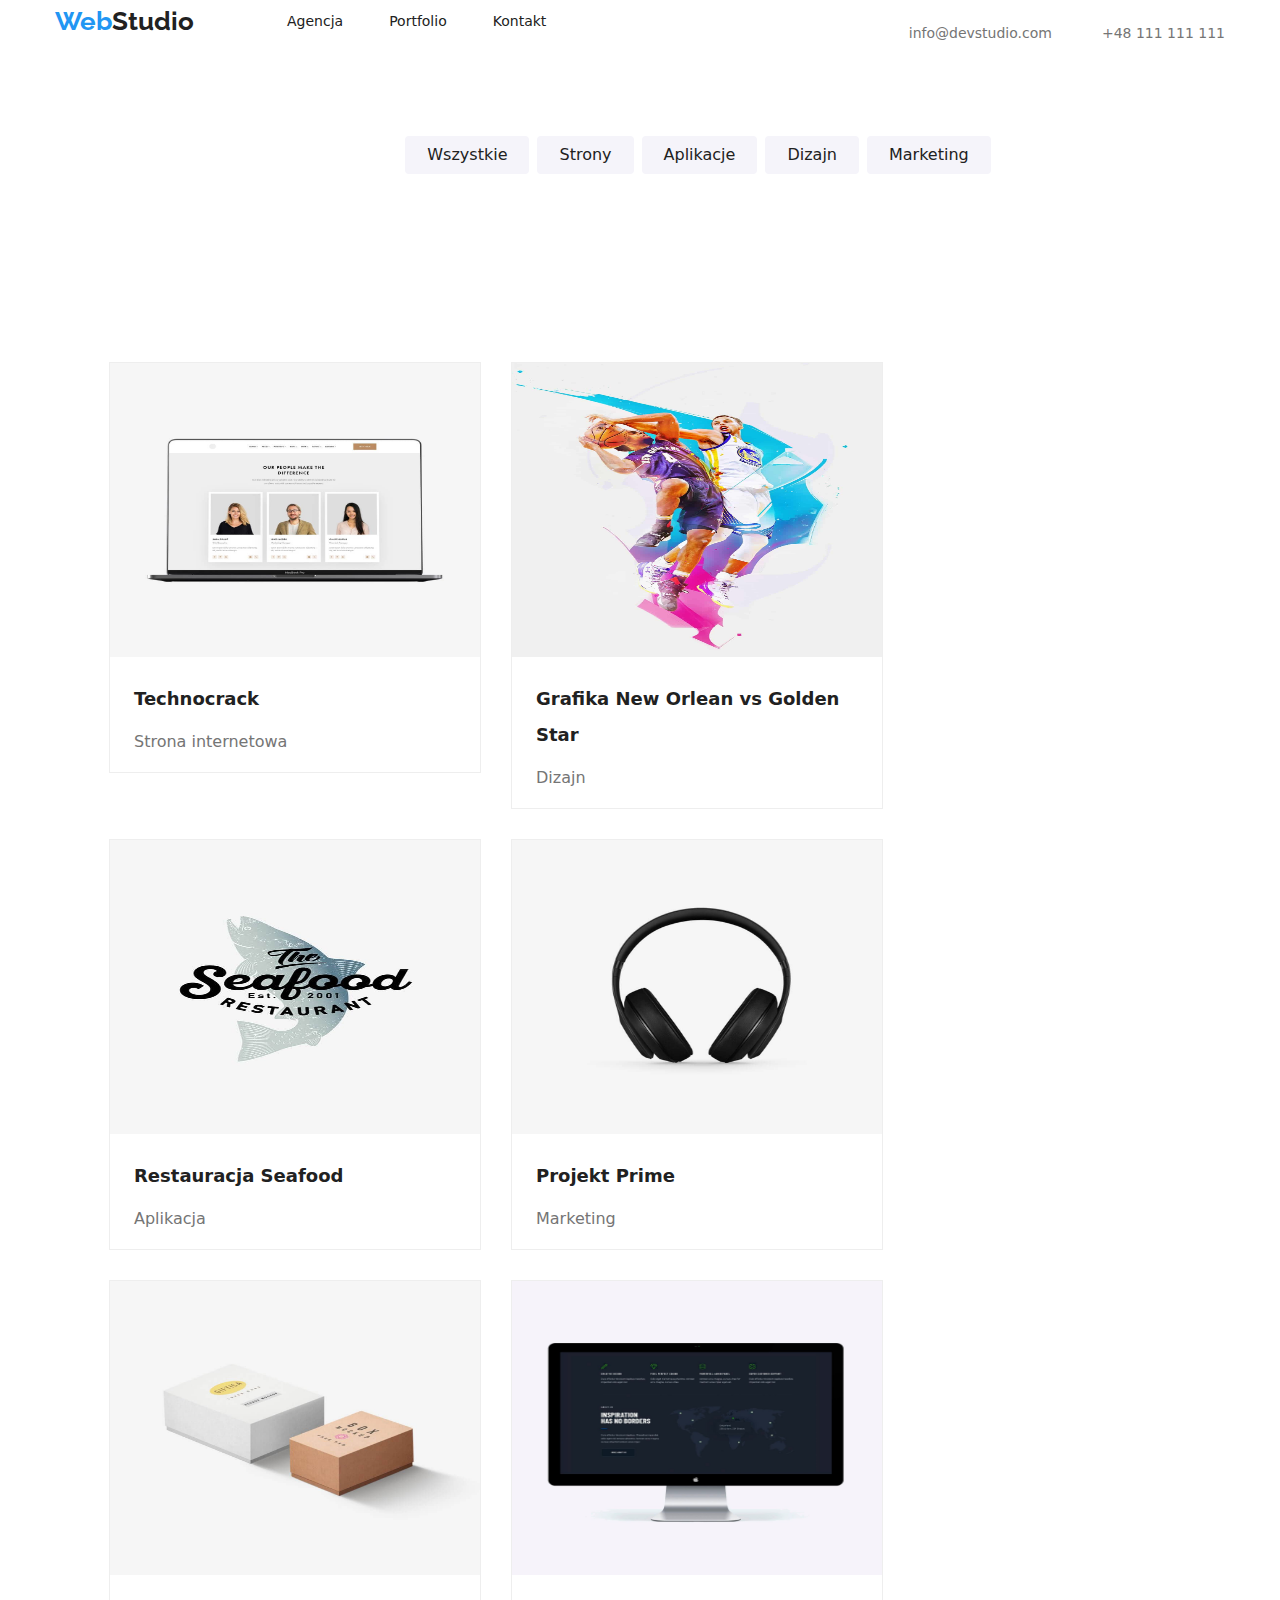
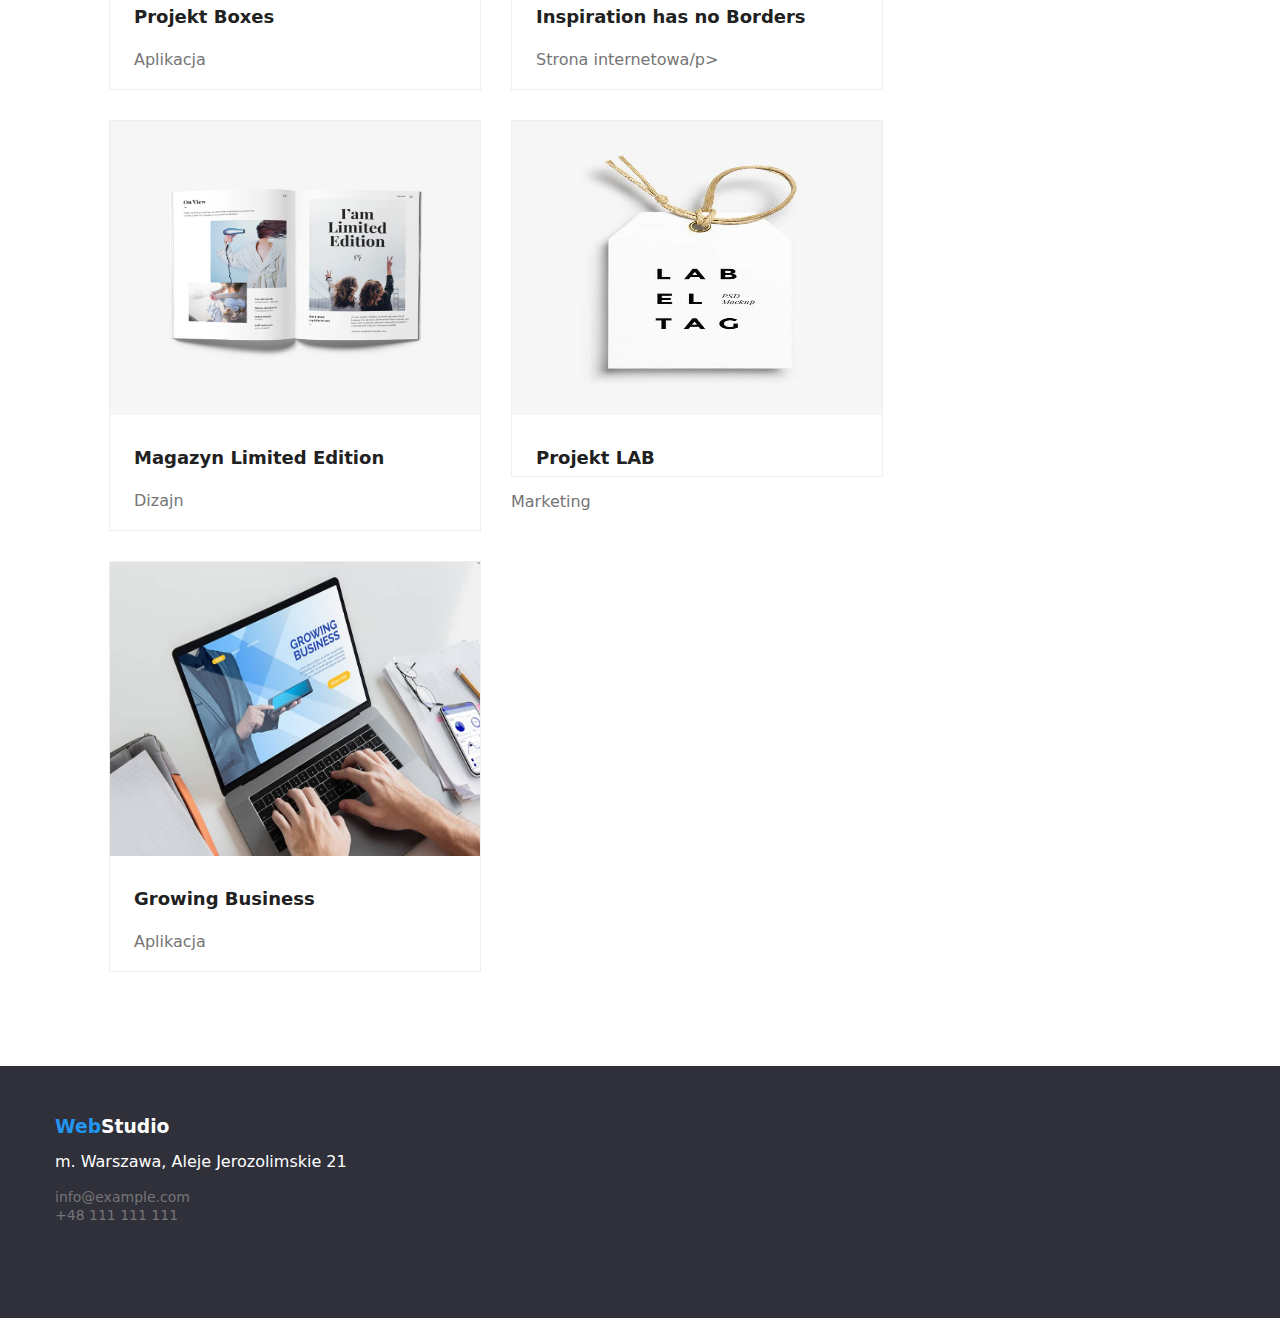
==== commit 1d3efe71: "zadanie #3" ====
--- a/portfolio.html
+++ b/portfolio.html
@@ -56,19 +56,22 @@
       </div>
     </header>
     <main>
-      <section class="section">
-        <ul>
+      <section class="section section-buttons">
+        <div class="container">
+        <ul class="section-buttons-list">
           <li class="list"><button type="button" class="button">Wszystkie</button></li>
           <li class="list"><button type="button" class="button">Strony</button></li>
           <li class="list"><button type="button" class="button">Aplikacje</button></li>
           <li class="list"><button type="button" class="button">Dizajn</button></li>
           <li class="list"><button type="button" class="button">Marketing</button></li>
         </ul>
+      </div>
       </section>
-      <section class="section">
-        <ul>
-          <li class="list">
-            <figure>
+      <section class="section wrap">
+        <div class="container">
+        <ul class="wrap-list">
+          <li class="list">
+            <figure class="figure-box">
               <img
                 src="images/portfolio1.jpg"
                 alt="wygląd strony internetowej wyświetlany na laptopie"
@@ -76,11 +79,12 @@
                 height="294"
               />
               <figcaption class="img-title">Technocrack</figcaption>
-            </figure>
-            <p class="img-description">Strona internetowa</p>
-          </li>
-          <li class="list">
-            <figure>
+              <p class="img-description">Strona internetowa</p>
+            </figure>
+            
+          </li>
+          <li class="list">
+            <figure class="figure-box">
               <img
                 src="images/portfolio2.jpg"
                 alt="grafika rywalizujących o piłkę koszykarzy"
@@ -90,11 +94,12 @@
               <figcaption class="img-title">
                 Grafika New Orlean vs Golden Star
               </figcaption>
-            </figure>
-            <p class="img-description">Dizajn</p>
-          </li>
-          <li class="list">
-            <figure>
+              <p class="img-description">Dizajn</p>
+            </figure>
+            
+          </li>
+          <li class="list">
+            <figure class="figure-box">
               <img
                 src="images/portfolio3.jpg"
                 alt="logo restauracji Seafood"
@@ -102,11 +107,12 @@
                 height="294"
               />
               <figcaption class="img-title">Restauracja Seafood</figcaption>
-            </figure>
-            <p class="img-description">Aplikacja</p>
-          </li>
-          <li class="list">
-            <figure>
+              <p class="img-description">Aplikacja</p>
+            </figure>
+            
+          </li>
+          <li class="list">
+            <figure class="figure-box">
               <img
                 src="images/portfolio4.jpg"
                 alt="słuchawki nauszne"
@@ -114,11 +120,12 @@
                 height="294"
               />
               <figcaption class="img-title">Projekt Prime</figcaption>
-            </figure>
-            <p class="img-description">Marketing</p>
-          </li>
-          <li class="list">
-            <figure>
+              <p class="img-description">Marketing</p>
+            </figure>
+            
+          </li>
+          <li class="list">
+            <figure class="figure-box">
               <img
                 src="images/portfolio5.jpg"
                 alt="dwa pudełka o różnych wzorach i rozmiarach"
@@ -126,11 +133,12 @@
                 height="294"
               />
               <figcaption class="img-title">Projekt Boxes</figcaption>
-            </figure>
-            <p class="img-description">Aplikacja</p>
-          </li>
-          <li class="list">
-            <figure>
+              <p class="img-description">Aplikacja</p>
+            </figure>
+            
+          </li>
+          <li class="list">
+            <figure class="figure-box">
               <img
                 src="images/portfolio6.jpg"
                 alt="ekran wyświetlający stronę internetową z logo świata"
@@ -140,11 +148,12 @@
               <figcaption class="img-title">
                 Inspiration has no Borders
               </figcaption>
-            </figure>
-            <p class="img-description">Strona internetowa/p></p>
-          </li>
-          <li class="list">
-            <figure>
+              <p class="img-description">Strona internetowa/p></p>
+            </figure>
+            
+          </li>
+          <li class="list">
+            <figure class="figure-box">
               <img
                 src="images/portfolio7.jpg"
                 alt="zdjęcie magazynu i jego zawartości"
@@ -152,11 +161,12 @@
                 height="294"
               />
               <figcaption class="img-title">Magazyn Limited Edition</figcaption>
-            </figure>
-            <p class="img-description">Dizajn</p>
-          </li>
-          <li class="list">
-            <figure>
+              <p class="img-description">Dizajn</p>
+            </figure>
+            
+          </li>
+          <li class="list">
+            <figure class="figure-box">
               <img
                 src="images/portfolio8.jpg"
                 alt="biała etykieta zawieszona na rzemieniu"
@@ -168,7 +178,7 @@
             <p class="img-description">Marketing</p>
           </li>
           <li class="list">
-            <figure>
+            <figure class="figure-box">
               <img
                 src="images/portfolio9.jpg"
                 alt="praca na laptopie"
@@ -176,10 +186,12 @@
                 height="294"
               />
               <figcaption class="img-title">Growing Business</figcaption>
-            </figure>
-            <p class="img-description">Aplikacja</p>
+              <p class="img-description">Aplikacja</p>
+            </figure>
+            
           </li>
         </ul>
+      </div>
       </section>
     </main>
     <footer class="footer">
--- a/css/styles.css
+++ b/css/styles.css
@@ -209,14 +209,13 @@
   margin-left: 252px;
   width: 696px;
   height: 120px;
-  
 }
 .container .section-h1-button {
   width: 200px;
   height: 50px;
   margin-top: 30px;
   margin-bottom: 200px;
-  margin-left: 500px ;
+  margin-left: 500px;
   border-radius: 4px;
   border: 0;
 }
@@ -241,7 +240,7 @@
   margin-bottom: 50px;
 }
 .section2-list {
-display: flex;
+  display: flex;
 }
 .section2-list .list {
   margin-right: 30px;
@@ -249,10 +248,11 @@
 .section2-list-box {
   margin: 0;
   width: 270px;
-height: 368px;
-background: #FFFFFF;
-box-shadow: 0px 1px 3px rgba(0, 0, 0, 0.12), 0px 1px 1px rgba(0, 0, 0, 0.14), 0px 2px 1px rgba(0, 0, 0, 0.2);
-border-radius: 0px 0px 4px 4px;
+  height: 368px;
+  background: #ffffff;
+  box-shadow: 0px 1px 3px rgba(0, 0, 0, 0.12), 0px 1px 1px rgba(0, 0, 0, 0.14),
+    0px 2px 1px rgba(0, 0, 0, 0.2);
+  border-radius: 0px 0px 4px 4px;
 }
 .section2-list-box figcaption {
   margin-top: 30px;
@@ -271,6 +271,49 @@
 .footer-logo {
   padding-top: 50px;
 }
-.footer-adress  {
-margin-top: 20px;
-}
+.footer-adress {
+  margin-top: 20px;
+}
+.section-buttons .container {
+  display: flex;
+}
+.section-buttons-list {
+  display: flex;
+  margin-left: auto;
+  margin-right: auto;
+}
+.section-buttons-list .button {
+  margin-left: 8px;
+  padding: 6px 22px;
+}
+.wrap .container {
+  display: flex;
+}
+.wrap-list {
+  display: flex;
+  flex-wrap: wrap;
+  margin-left: -30px;
+  margin-bottom: -30px;
+}
+.figure-box {
+  margin: 0px;
+  border: 1px solid #eeeeee;
+  
+}
+.wrap-list .list {
+  margin-left: 30px;
+  margin-bottom: 30px;
+  flex-basis: calc(100% / 3 - 30px);
+  
+}
+
+.figure-box .img-title {
+  margin-left: 24px;
+  margin-top: 20px;
+  
+}
+.figure-box p {
+  margin-left: 24px;
+  margin-bottom: 20px;
+  
+}
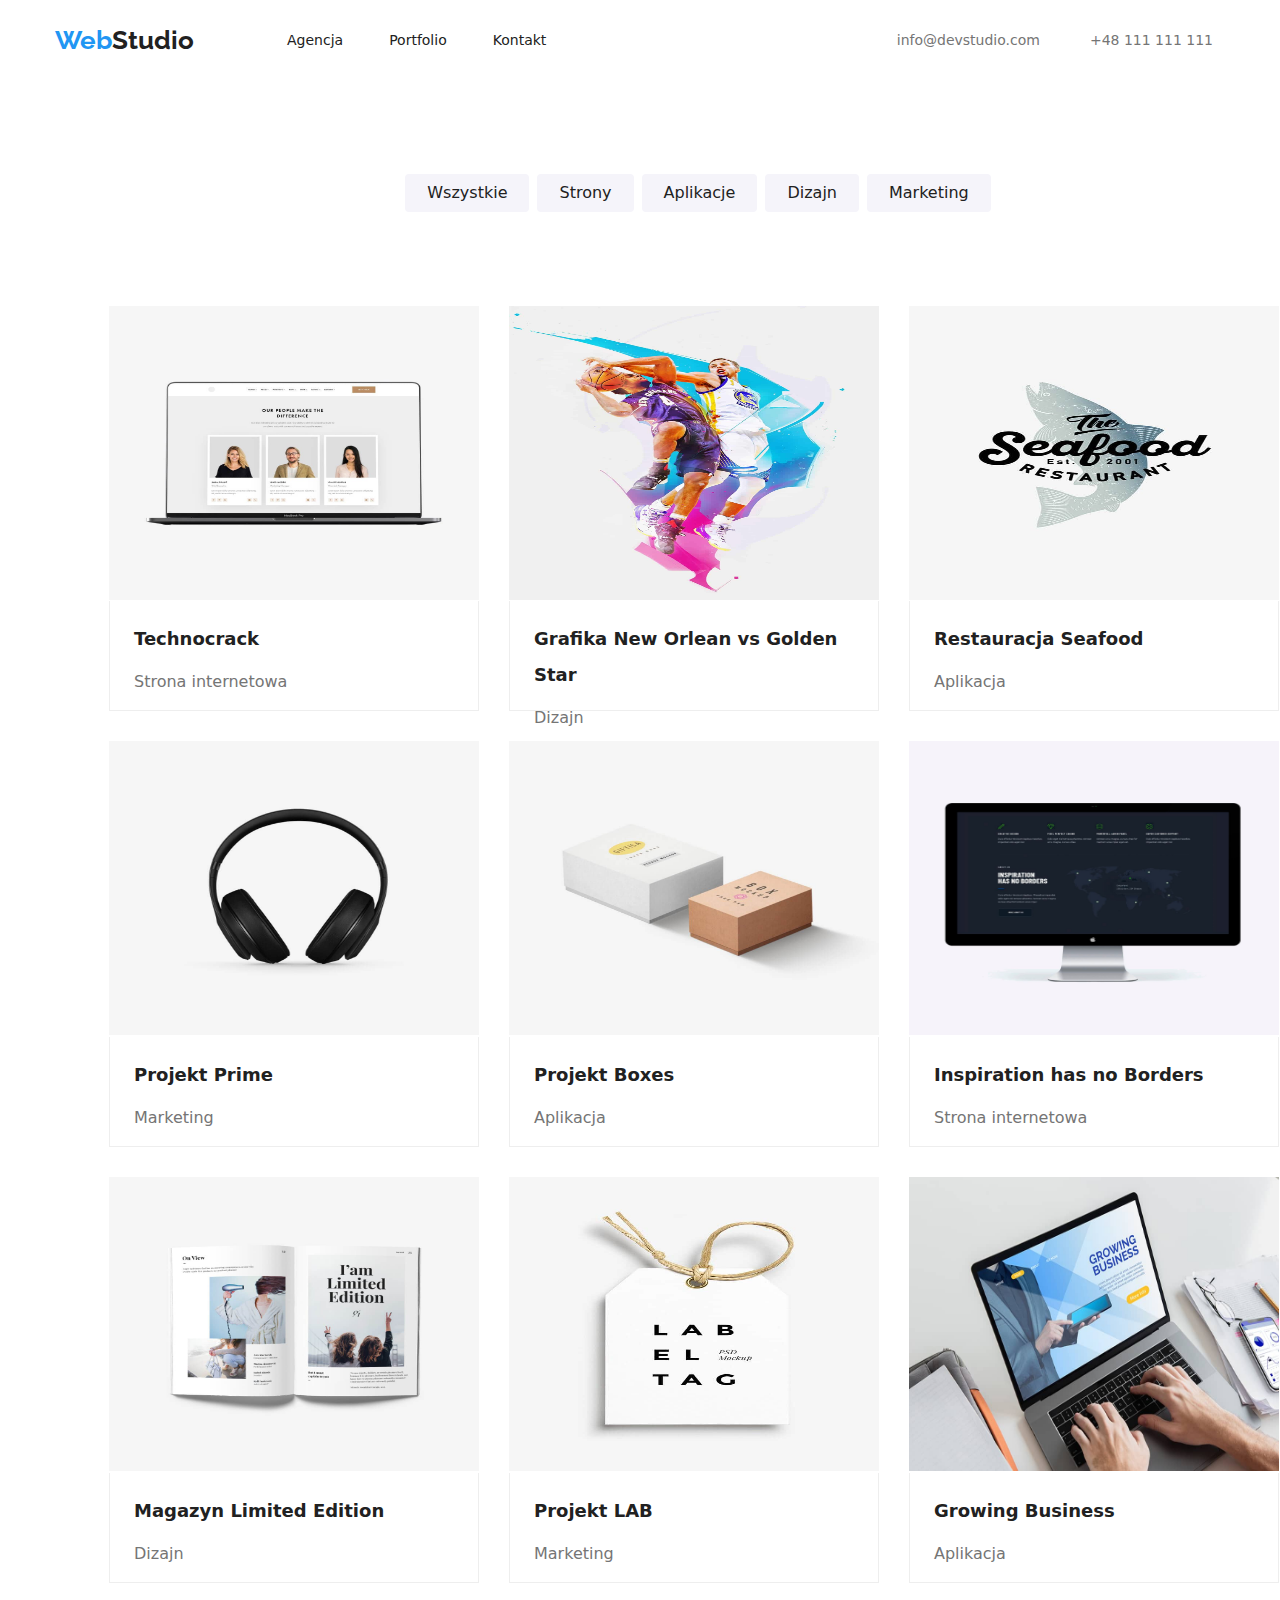
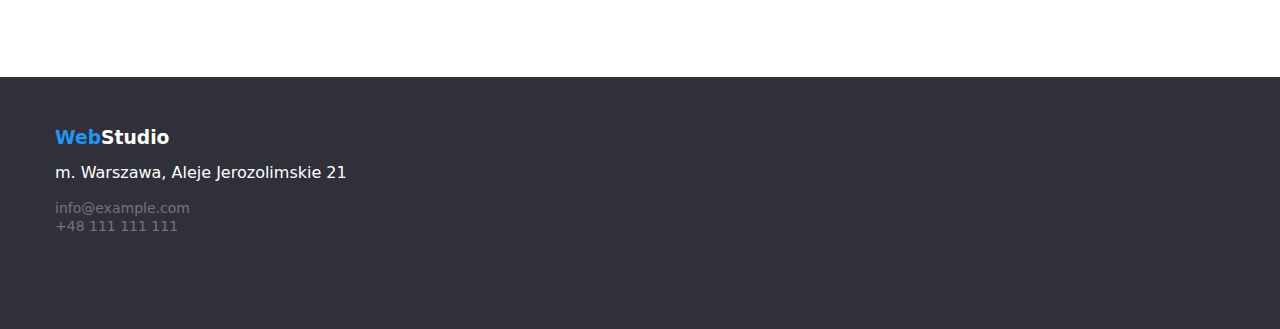
==== commit edf762a0: "poprawa zadanie #3" ====
--- a/portfolio.html
+++ b/portfolio.html
@@ -58,140 +58,163 @@
     <main>
       <section class="section section-buttons">
         <div class="container">
-        <ul class="section-buttons-list">
-          <li class="list"><button type="button" class="button">Wszystkie</button></li>
-          <li class="list"><button type="button" class="button">Strony</button></li>
-          <li class="list"><button type="button" class="button">Aplikacje</button></li>
-          <li class="list"><button type="button" class="button">Dizajn</button></li>
-          <li class="list"><button type="button" class="button">Marketing</button></li>
-        </ul>
-      </div>
+          <ul class="section-buttons-list">
+            <li class="list">
+              <button type="button" class="button">Wszystkie</button>
+            </li>
+            <li class="list">
+              <button type="button" class="button">Strony</button>
+            </li>
+            <li class="list">
+              <button type="button" class="button">Aplikacje</button>
+            </li>
+            <li class="list">
+              <button type="button" class="button">Dizajn</button>
+            </li>
+            <li class="list">
+              <button type="button" class="button">Marketing</button>
+            </li>
+          </ul>
+        </div>
       </section>
       <section class="section wrap">
         <div class="container">
-        <ul class="wrap-list">
-          <li class="list">
-            <figure class="figure-box">
-              <img
-                src="images/portfolio1.jpg"
-                alt="wygląd strony internetowej wyświetlany na laptopie"
-                width="370"
-                height="294"
-              />
-              <figcaption class="img-title">Technocrack</figcaption>
-              <p class="img-description">Strona internetowa</p>
-            </figure>
-            
-          </li>
-          <li class="list">
-            <figure class="figure-box">
-              <img
-                src="images/portfolio2.jpg"
-                alt="grafika rywalizujących o piłkę koszykarzy"
-                width="370"
-                height="294"
-              />
-              <figcaption class="img-title">
-                Grafika New Orlean vs Golden Star
-              </figcaption>
-              <p class="img-description">Dizajn</p>
-            </figure>
-            
-          </li>
-          <li class="list">
-            <figure class="figure-box">
-              <img
-                src="images/portfolio3.jpg"
-                alt="logo restauracji Seafood"
-                width="370"
-                height="294"
-              />
-              <figcaption class="img-title">Restauracja Seafood</figcaption>
-              <p class="img-description">Aplikacja</p>
-            </figure>
-            
-          </li>
-          <li class="list">
-            <figure class="figure-box">
-              <img
-                src="images/portfolio4.jpg"
-                alt="słuchawki nauszne"
-                width="370"
-                height="294"
-              />
-              <figcaption class="img-title">Projekt Prime</figcaption>
-              <p class="img-description">Marketing</p>
-            </figure>
-            
-          </li>
-          <li class="list">
-            <figure class="figure-box">
-              <img
-                src="images/portfolio5.jpg"
-                alt="dwa pudełka o różnych wzorach i rozmiarach"
-                width="370"
-                height="294"
-              />
-              <figcaption class="img-title">Projekt Boxes</figcaption>
-              <p class="img-description">Aplikacja</p>
-            </figure>
-            
-          </li>
-          <li class="list">
-            <figure class="figure-box">
-              <img
-                src="images/portfolio6.jpg"
-                alt="ekran wyświetlający stronę internetową z logo świata"
-                width="370"
-                height="294"
-              />
-              <figcaption class="img-title">
-                Inspiration has no Borders
-              </figcaption>
-              <p class="img-description">Strona internetowa/p></p>
-            </figure>
-            
-          </li>
-          <li class="list">
-            <figure class="figure-box">
-              <img
-                src="images/portfolio7.jpg"
-                alt="zdjęcie magazynu i jego zawartości"
-                width="370"
-                height="294"
-              />
-              <figcaption class="img-title">Magazyn Limited Edition</figcaption>
-              <p class="img-description">Dizajn</p>
-            </figure>
-            
-          </li>
-          <li class="list">
-            <figure class="figure-box">
-              <img
-                src="images/portfolio8.jpg"
-                alt="biała etykieta zawieszona na rzemieniu"
-                width="370"
-                height="294"
-              />
-              <figcaption class="img-title">Projekt LAB</figcaption>
-            </figure>
-            <p class="img-description">Marketing</p>
-          </li>
-          <li class="list">
-            <figure class="figure-box">
-              <img
-                src="images/portfolio9.jpg"
-                alt="praca na laptopie"
-                width="370"
-                height="294"
-              />
-              <figcaption class="img-title">Growing Business</figcaption>
-              <p class="img-description">Aplikacja</p>
-            </figure>
-            
-          </li>
-        </ul>
-      </div>
+          <ul class="wrap-list">
+            <li class="list">
+              <figure class="figure-box">
+                <img
+                  src="images/portfolio1.jpg"
+                  alt="wygląd strony internetowej wyświetlany na laptopie"
+                  width="370"
+                  height="294"
+                />
+                <div class="box-title">
+                  <figcaption class="img-title">Technocrack</figcaption>
+                  <p class="img-description">Strona internetowa</p>
+                </div>
+              </figure>
+            </li>
+            <li class="list">
+              <figure class="figure-box">
+                <img
+                  src="images/portfolio2.jpg"
+                  alt="grafika rywalizujących o piłkę koszykarzy"
+                  width="370"
+                  height="294"
+                />
+                <div class="box-title">
+                  <figcaption class="img-title">
+                    Grafika New Orlean vs Golden Star
+                  </figcaption>
+                  <p class="img-description">Dizajn</p>
+                </div>
+              </figure>
+            </li>
+            <li class="list">
+              <figure class="figure-box">
+                <img
+                  src="images/portfolio3.jpg"
+                  alt="logo restauracji Seafood"
+                  width="370"
+                  height="294"
+                />
+                <div class="box-title">
+                  <figcaption class="img-title">Restauracja Seafood</figcaption>
+                  <p class="img-description">Aplikacja</p>
+                </div>
+              </figure>
+            </li>
+            <li class="list">
+              <figure class="figure-box">
+                <img
+                  src="images/portfolio4.jpg"
+                  alt="słuchawki nauszne"
+                  width="370"
+                  height="294"
+                />
+                <div class="box-title">
+                  <figcaption class="img-title">Projekt Prime</figcaption>
+                  <p class="img-description">Marketing</p>
+                </div>
+              </figure>
+            </li>
+            <li class="list">
+              <figure class="figure-box">
+                <img
+                  src="images/portfolio5.jpg"
+                  alt="dwa pudełka o różnych wzorach i rozmiarach"
+                  width="370"
+                  height="294"
+                />
+                <div class="box-title">
+                  <figcaption class="img-title">Projekt Boxes</figcaption>
+                  <p class="img-description">Aplikacja</p>
+                </div>
+              </figure>
+            </li>
+            <li class="list">
+              <figure class="figure-box">
+                <img
+                  src="images/portfolio6.jpg"
+                  alt="ekran wyświetlający stronę internetową z logo świata"
+                  width="370"
+                  height="294"
+                />
+                <div class="box-title">
+                  <figcaption class="img-title">
+                    Inspiration has no Borders
+                  </figcaption>
+                  <p class="img-description">Strona internetowa</p>
+                </div>
+              </figure>
+            </li>
+            <li class="list">
+              <figure class="figure-box">
+                <img
+                  src="images/portfolio7.jpg"
+                  alt="zdjęcie magazynu i jego zawartości"
+                  width="370"
+                  height="294"
+                />
+                <div class="box-title">
+                  <figcaption class="img-title">
+                    Magazyn Limited Edition
+                  </figcaption>
+                  <p class="img-description">Dizajn</p>
+                </div>
+              </figure>
+            </li>
+            <li class="list">
+              <figure class="figure-box">
+                <img
+                  src="images/portfolio8.jpg"
+                  alt="biała etykieta zawieszona na rzemieniu"
+                  width="370"
+                  height="294"
+                />
+                <div class="box-title">
+                  <figcaption class="img-title">Projekt LAB</figcaption>
+
+                  <p class="img-description">Marketing</p>
+                </div>
+              </figure>
+            </li>
+            <li class="list">
+              <figure class="figure-box">
+                <img
+                  src="images/portfolio9.jpg"
+                  alt="praca na laptopie"
+                  width="370"
+                  height="294"
+                />
+                <div class="box-title">
+                  <figcaption class="img-title">Growing Business</figcaption>
+                  <p class="img-description">Aplikacja</p>
+                </div>
+              </figure>
+            </li>
+          </ul>
+        </div>
       </section>
     </main>
     <footer class="footer">
@@ -206,7 +229,7 @@
           <a class="contact-links" href="mailto:info@example.com"
             >info@example.com</a
           >
-        <br>
+          <br />
           <a class="contact-links" href="tel:+48 111 111 111"
             >+48 111 111 111</a
           >
--- a/css/styles.css
+++ b/css/styles.css
@@ -182,6 +182,7 @@
 }
 .header .container {
   display: flex;
+  height: 80px;
 }
 
 .navigation {
@@ -189,23 +190,27 @@
 }
 .navigation-list {
   display: flex;
-}
+  }
 .header-contact {
   display: flex;
   margin-left: auto;
+  margin-right: 12px;
 }
 .navigation-list-item:not(:last-child) {
   margin-right: 46px;
 }
 .header-contact .list {
   margin-left: 50px;
-  padding-top: 24px;
 }
 .section {
   padding: 94px;
+  padding-bottom: px;
+}
+.section-h1 {
+  padding-bottom: 0px;
 }
 .section-h1-style {
-  margin-top: 200px;
+  margin-top: 106px;
   margin-left: 252px;
   width: 696px;
   height: 120px;
@@ -219,11 +224,17 @@
   border-radius: 4px;
   border: 0;
 }
+.section-p {
+  padding-bottom: 0px;
+}
 .section-p .container {
   display: flex;
 }
 .text-index {
   display: flex;
+}
+.text-index .list {
+  margin-right: 30px;
 }
 .section1-h2 {
   margin-left: 424px;
@@ -274,6 +285,9 @@
 .footer-adress {
   margin-top: 20px;
 }
+.section-buttons {
+  padding-bottom: 0px;
+}
 .section-buttons .container {
   display: flex;
 }
@@ -292,28 +306,27 @@
 .wrap-list {
   display: flex;
   flex-wrap: wrap;
-  margin-left: -30px;
-  margin-bottom: -30px;
+  gap: 30px;
+}
+.wrap-list .list {
+  flex-basis: calc((100% - 60px) / 3);
+}
+.box-title {
+  height: 110px;
+  margin: 0px;
+  margin-top: -2.73px;
+  border-bottom: 1px solid #eeeeee;
+  border-left: 1px solid #eeeeee;
+  border-right: 1px solid #eeeeee;
 }
 .figure-box {
-  margin: 0px;
-  border: 1px solid #eeeeee;
-  
-}
-.wrap-list .list {
-  margin-left: 30px;
-  margin-bottom: 30px;
-  flex-basis: calc(100% / 3 - 30px);
-  
-}
-
+  margin: 0;
+}
 .figure-box .img-title {
   margin-left: 24px;
-  margin-top: 20px;
-  
+  padding-top: 20px;
 }
 .figure-box p {
   margin-left: 24px;
   margin-bottom: 20px;
-  
-}
+}
